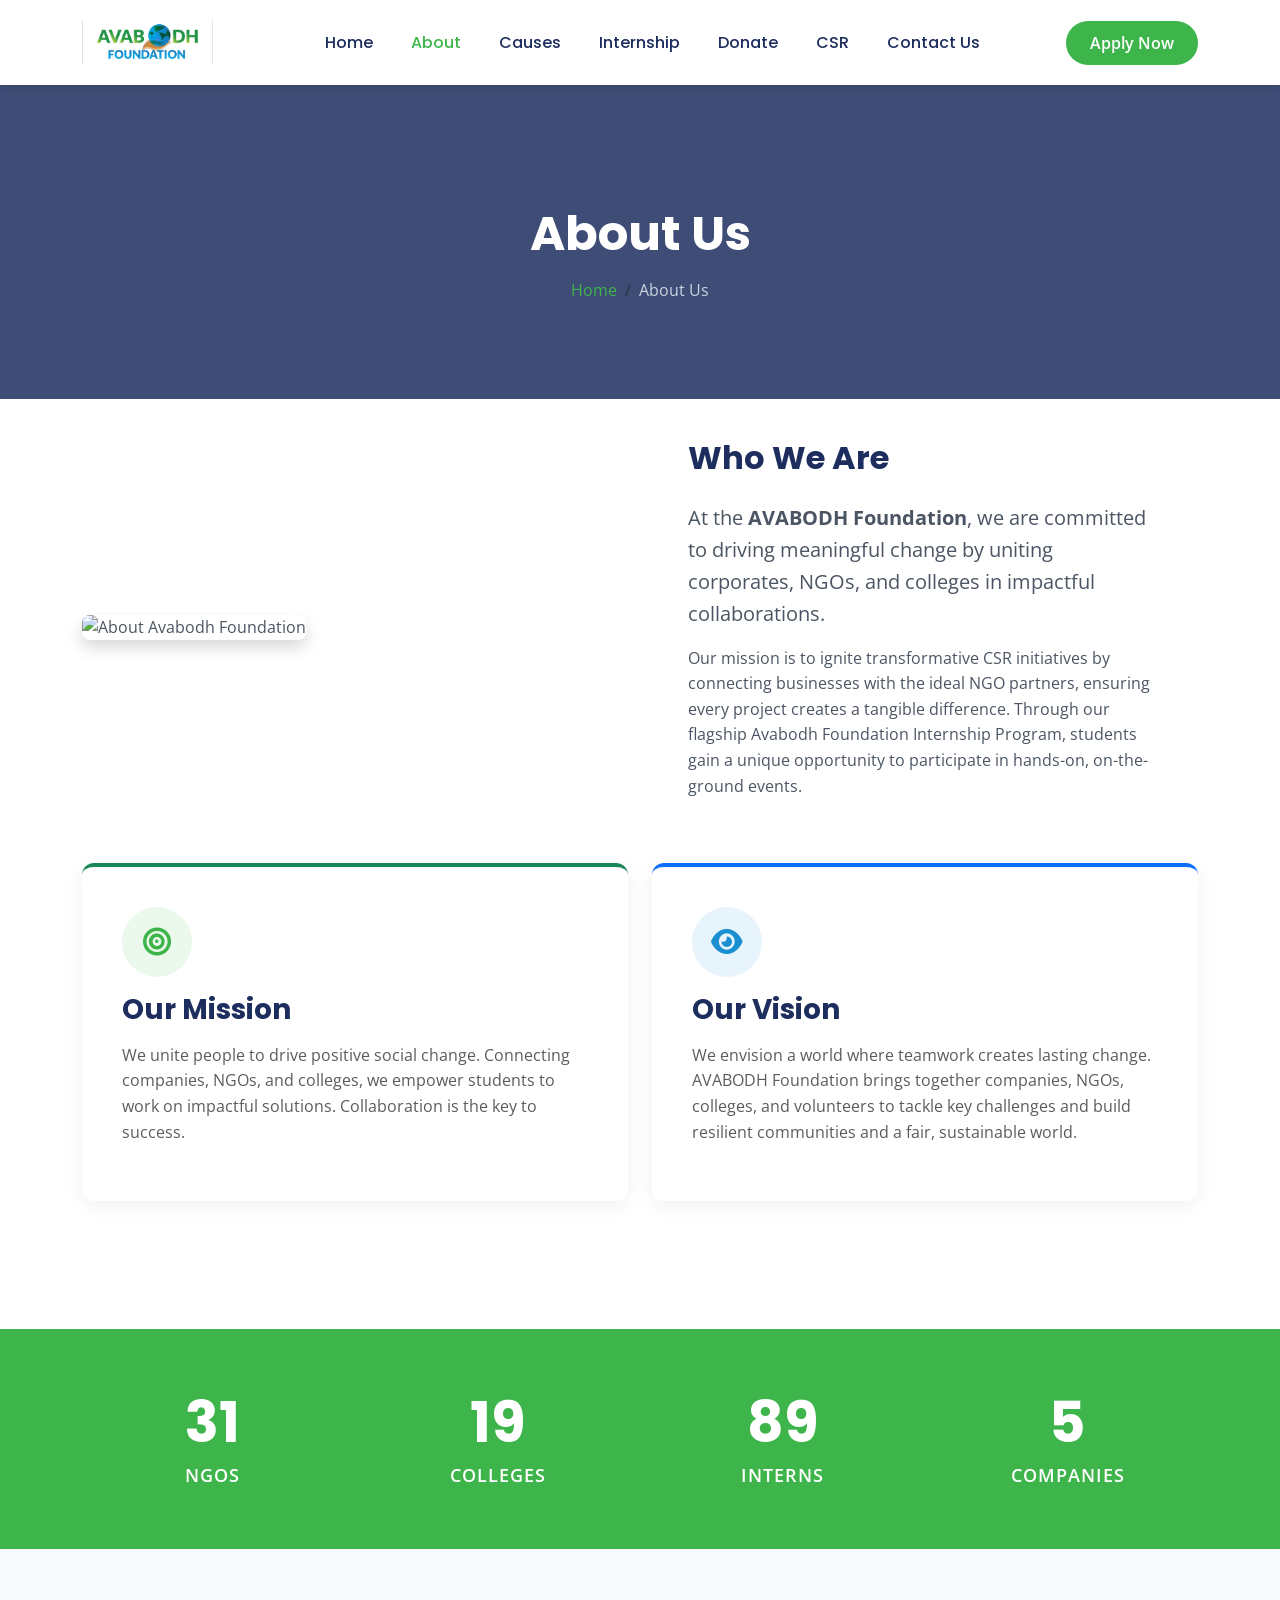
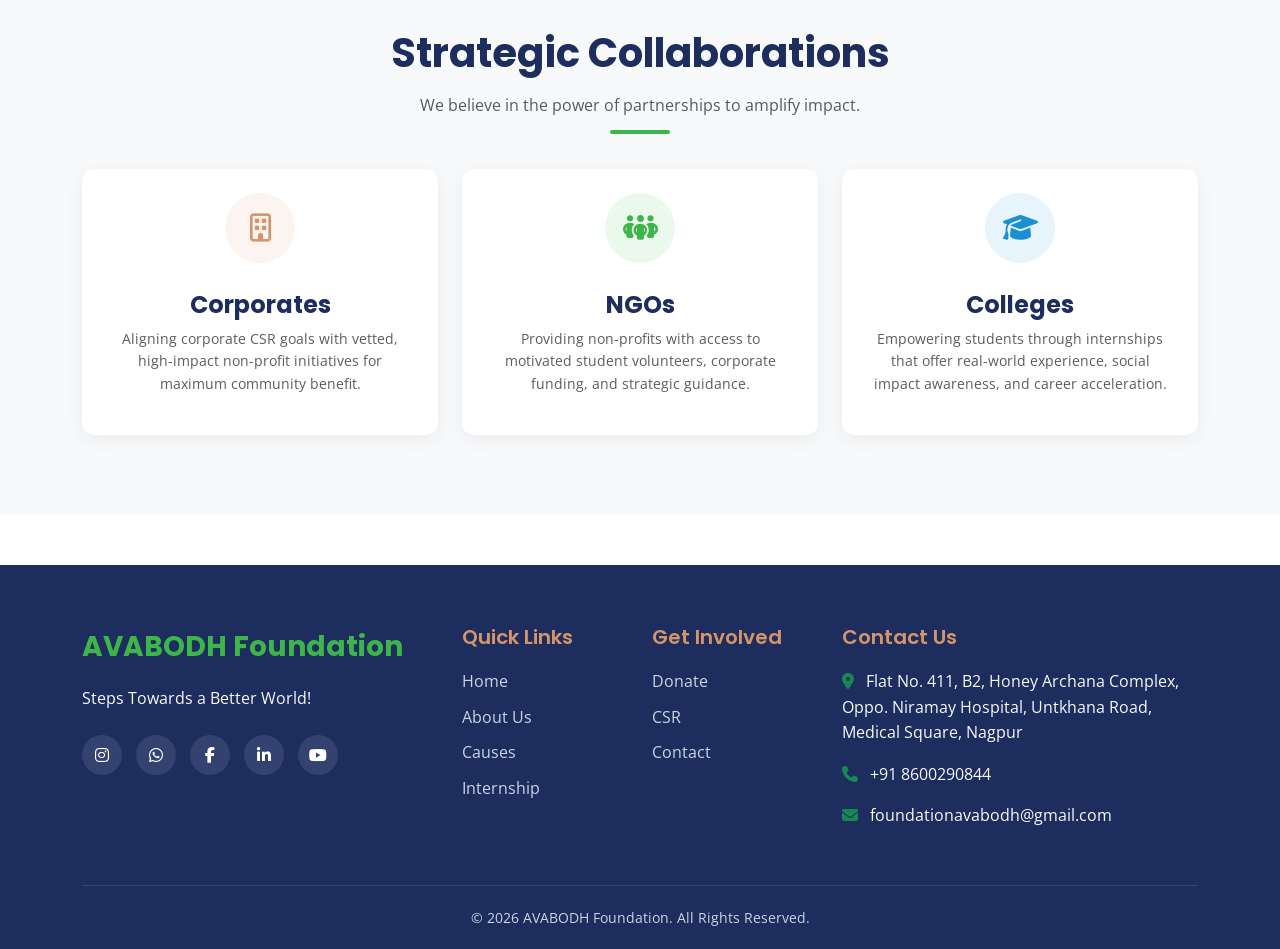
==== about.html @ 136018c9 "Update about.html" ====
<!DOCTYPE html>
<html lang="en">
<head>
    <meta charset="UTF-8">
    <meta name="viewport" content="width=device-width, initial-scale=1.0">
    <title>About Us | AVABODH Foundation</title>
    <!-- Google Fonts -->
    <link href="https://fonts.googleapis.com/css2?family=Poppins:wght@400;500;600;700;800&family=Open+Sans:wght@400;500;600&display=swap" rel="stylesheet">
    <!-- Bootstrap 5 CSS -->
    <link href="https://cdn.jsdelivr.net/npm/bootstrap@5.3.0/dist/css/bootstrap.min.css" rel="stylesheet">
    <!-- Font Awesome 6 -->
    <link rel="stylesheet" href="https://cdnjs.cloudflare.com/ajax/libs/font-awesome/6.4.0/css/all.min.css">
    <!-- Custom CSS -->
    <link rel="stylesheet" href="css/style.css">
</head>
<body>

    <!-- Navbar -->
    <nav class="navbar navbar-expand-lg sticky-top">
        <div class="container">
            <a class="navbar-brand d-flex align-items-center" href="index.html">
    <img src="images/logo.jpeg" alt="AVABODH Logo" class="logo-img">
</a>
            <button class="navbar-toggler" type="button" data-bs-toggle="collapse" data-bs-target="#mainNav" aria-controls="mainNav" aria-expanded="false" aria-label="Toggle navigation">
                <span class="navbar-toggler-icon"></span>
            </button>
            <div class="collapse navbar-collapse" id="mainNav">
                <ul class="navbar-nav mx-auto mb-2 mb-lg-0">
                    <li class="nav-item"><a class="nav-link" href="index.html">Home</a></li>
                    <li class="nav-item"><a class="nav-link active" href="about.html">About</a></li>
                    <li class="nav-item"><a class="nav-link" href="causes.html">Causes</a></li>
                    <li class="nav-item"><a class="nav-link" href="internship.html">Internship</a></li>
                    <li class="nav-item"><a class="nav-link" href="donate.html">Donate</a></li>
                    <li class="nav-item"><a class="nav-link" href="csr.html">CSR</a></li>
                    <li class="nav-item"><a class="nav-link" href="contact.html">Contact Us</a></li>
                </ul>
                <a href="internship.html" class="btn btn-primary-custom">Apply Now</a>
            </div>
        </div>
    </nav>

    <!-- Page Header -->
    <div class="page-header">
        <div class="container">
            <h1>About Us</h1>
            <nav aria-label="breadcrumb">
                <ol class="breadcrumb">
                    <li class="breadcrumb-item"><a href="index.html">Home</a></li>
                    <li class="breadcrumb-item active" aria-current="page">About Us</li>
                </ol>
            </nav>
        </div>
    </div>

    <!-- About Section -->
    <section class="section-padding pt-0">
        <div class="container">
            <div class="row align-items-center mb-5">
                <div class="col-lg-6 mb-4 mb-lg-0">
                    <img src="images/IMG-20260125-WA0002.jpg" alt="About Avabodh Foundation" class="img-fluid rounded-3 shadow">
                </div>
                <div class="col-lg-6 px-lg-5">
                    <h2 class="fw-bold mb-4" style="color: var(--dark-navy);">Who We Are</h2>
                    <p class="fs-5">At the <strong>AVABODH Foundation</strong>, we are committed to driving meaningful change by uniting corporates, NGOs, and colleges in impactful collaborations.</p>
                    <p>Our mission is to ignite transformative CSR initiatives by connecting businesses with the ideal NGO partners, ensuring every project creates a tangible difference. Through our flagship Avabodh Foundation Internship Program, students gain a unique opportunity to participate in hands-on, on-the-ground events.</p>
                </div>
            </div>

            <!-- Mission & Vision -->
            <div class="row g-4 mb-5">
                <div class="col-md-6">
                    <div class="card custom-card p-4 h-100 border-top border-4 border-success">
                        <div class="card-body">
                            <div class="icon-box mb-3"><i class="fa-solid fa-bullseye"></i></div>
                            <h3 class="fw-bold mb-3">Our Mission</h3>
                            <p class="text-muted">We unite people to drive positive social change. Connecting companies, NGOs, and colleges, we empower students to work on impactful solutions. Collaboration is the key to success.</p>
                        </div>
                    </div>
                </div>
                <div class="col-md-6">
                    <div class="card custom-card p-4 h-100 border-top border-4 border-primary">
                        <div class="card-body">
                            <div class="icon-box blue mb-3"><i class="fa-solid fa-eye"></i></div>
                            <h3 class="fw-bold mb-3">Our Vision</h3>
                            <p class="text-muted">We envision a world where teamwork creates lasting change. AVABODH Foundation brings together companies, NGOs, colleges, and volunteers to tackle key challenges and build resilient communities and a fair, sustainable world.</p>
                        </div>
                    </div>
                </div>
            </div>
        </div>
    </section>

   <!-- Stats Section -->
<section class="stats-section my-0 rounded-0 shadow-none">
    <div class="container">
        <div class="row text-center g-4">

            <!-- NGOs -->
            <div class="col-md-3 col-6">
                <div class="stat-item">
                    <h2 class="stat-counter" data-target="130">0</h2>
                    <p>NGOs</p>
                </div>
            </div>

            <!-- Colleges -->
            <div class="col-md-3 col-6">
                <div class="stat-item">
                    <h2 class="stat-counter" data-target="80">0</h2>
                    <p>Colleges</p>
                </div>
            </div>

            <!-- Interns -->
            <div class="col-md-3 col-6">
                <div class="stat-item">
                    <h2 class="stat-counter" data-target="380">0</h2>
                    <p>Interns</p>
                </div>
            </div>

            <!-- Companies -->
            <div class="col-md-3 col-6">
                <div class="stat-item">
                    <h2 class="stat-counter" data-target="20">0</h2>
                    <p>Companies</p>
                </div>
            </div>

        </div>
    </div>
</section>
    
    <!-- Strategic Collaborations -->
    <section class="section-padding bg-light">
        <div class="container">
            <div class="section-title">
                <h2>Strategic Collaborations</h2>
                <p class="text-muted mt-3">We believe in the power of partnerships to amplify impact.</p>
            </div>
            <div class="row g-4 text-center">
                <div class="col-lg-4">
                    <div class="card custom-card p-4 border-0">
                        <div class="icon-box mx-auto tan"><i class="fa-regular fa-building"></i></div>
                        <h4 class="fw-bold mt-2">Corporates</h4>
                        <p class="text-muted small">Aligning corporate CSR goals with vetted, high-impact non-profit initiatives for maximum community benefit.</p>
                    </div>
                </div>
                <div class="col-lg-4">
                    <div class="card custom-card p-4 border-0">
                        <div class="icon-box mx-auto"><i class="fa-solid fa-people-group"></i></div>
                        <h4 class="fw-bold mt-2">NGOs</h4>
                        <p class="text-muted small">Providing non-profits with access to motivated student volunteers, corporate funding, and strategic guidance.</p>
                    </div>
                </div>
                <div class="col-lg-4">
                    <div class="card custom-card p-4 border-0">
                        <div class="icon-box mx-auto blue"><i class="fa-solid fa-graduation-cap"></i></div>
                        <h4 class="fw-bold mt-2">Colleges</h4>
                        <p class="text-muted small">Empowering students through internships that offer real-world experience, social impact awareness, and career acceleration.</p>
                    </div>
                </div>
            </div>
        </div>
    </section>

    <!-- Footer -->
    <footer>
        <div class="container">
            <div class="row g-4">
                <div class="col-lg-4 col-md-6">
                    <a class="navbar-brand text-white fs-3 fw-bold d-block mb-3" href="index.html" style="font-family: var(--heading-font);">AVABODH <span style="color: var(--primary-green);">Foundation</span></a>
                    <p class="mb-4 text-light">Steps Towards a Better World!</p>
                    <div class="social-icons">
                        <a href="https://www.instagram.com/reel/C9L1jUaPxgK/" target="_blank"><i class="fa-brands fa-instagram"></i></a>
                        <a href="https://chat.whatsapp.com/GaS6UkNaG8NHEqU58YS4Jh" target="_blank"><i class="fa-brands fa-whatsapp"></i></a>
                        <a href="https://www.facebook.com/reel/1158831598672202" target="_blank"><i class="fa-brands fa-facebook-f"></i></a>
                        <a href="https://www.linkedin.com/posts/avabodh-foundationn_avabodh-socialservicecommunityimpact-activity-7216248771544854529-NcuN" target="_blank"><i class="fa-brands fa-linkedin-in"></i></a>
                        <a href="https://youtube.com/shorts/wvzw0YIG0To" target="_blank"><i class="fa-brands fa-youtube"></i></a>
                    </div>
                </div>
                <div class="col-lg-2 col-md-6">
                    <h5>Quick Links</h5>
                    <ul>
                        <li><a href="index.html">Home</a></li>
                        <li><a href="about.html">About Us</a></li>
                        <li><a href="causes.html">Causes</a></li>
                        <li><a href="internship.html">Internship</a></li>
                    </ul>
                </div>
                <div class="col-lg-2 col-md-6">
                    <h5>Get Involved</h5>
                    <ul>
                        <li><a href="donate.html">Donate</a></li>
                        <li><a href="csr.html">CSR</a></li>
                        <li><a href="contact.html">Contact</a></li>
                    </ul>
                </div>
                <div class="col-lg-4 col-md-6">
                    <h5>Contact Us</h5>
                    <ul class="text-light list-unstyled">
                        <li class="mb-3"><i class="fa-solid fa-location-dot me-2 text-success"></i> Flat No. 411, B2, Honey Archana Complex, Oppo. Niramay Hospital, Untkhana Road, Medical Square, Nagpur</li>
                        <li class="mb-3"><i class="fa-solid fa-phone me-2 text-success"></i> +91 8600290844</li>
                        <li class="mb-3"><i class="fa-solid fa-envelope me-2 text-success"></i> foundationavabodh@gmail.com</li>
                    </ul>
                </div>
            </div>
            <div class="footer-bottom">
                <p class="mb-0">&copy; <span id="year"></span> AVABODH Foundation. All Rights Reserved.</p>
            </div>
        </div>
    </footer>

    <!-- Bootstrap & JS -->
    <script src="https://cdn.jsdelivr.net/npm/bootstrap@5.3.0/dist/js/bootstrap.bundle.min.js"></script>
    <script src="js/main.js"></script>
    <script>
        document.getElementById('year').textContent = new Date().getFullYear();
    </script>
</body>
</html>
---- css/style.css ----
:root {
  --primary-green: #3EB54B;
  --secondary-blue: #1A8FD1;
  --dark-navy: #1C2D5E;
  --accent-tan: #D4956A;
  --bg-color: #FFFFFF;
  --heading-font: 'Poppins', sans-serif;
  --body-font: 'Open Sans', sans-serif;
}

html {
  scroll-behavior: smooth;
}

body {
  font-family: var(--body-font);
  background-color: var(--bg-color);
  color: #4b5563;
  line-height: 1.6;
}

h1, h2, h3, h4, h5, h6 {
  font-family: var(--heading-font);
  font-weight: 700;
  color: var(--dark-navy);
}

/* Custom Buttons */
.btn-primary-custom {
  background-color: var(--primary-green);
  color: #fff;
  border: none;
  font-weight: 600;
  padding: 10px 24px;
  border-radius: 30px;
  transition: all 0.3s ease;
}
.btn-primary-custom:hover {
  background-color: #32963d;
  color: #fff;
  transform: translateY(-2px);
  box-shadow: 0 4px 10px rgba(62, 181, 75, 0.4);
}

.btn-secondary-custom {
  background-color: var(--secondary-blue);
  color: #fff;
  border: none;
  font-weight: 600;
  padding: 10px 24px;
  border-radius: 30px;
  transition: all 0.3s ease;
}
.btn-secondary-custom:hover {
  background-color: #1574a8;
  color: #fff;
  transform: translateY(-2px);
  box-shadow: 0 4px 10px rgba(26, 143, 209, 0.4);
}

/* Navbar */
.navbar {
  box-shadow: 0 2px 10px rgba(0,0,0,0.1);
  background-color: #fff;
  padding: 15px 0;

  align-items: center;
}
.navbar-brand {
  font-family: var(--heading-font);
  font-weight: 800;
  color: var(--primary-green) !important;
  font-size: 1.7rem;

  border: none !important; 
  box-shadow: none !important;

}
.navbar-brand span {
  color: var(--dark-navy);
}

.logo-img {
  height: 45px;
  width: auto;
  margin-right: 10px;
}

.nav-link {
  font-family: var(--heading-font);
  font-weight: 500;
  color: var(--dark-navy) !important;
  margin: 0 6px;
  transition: color 0.3s;
  white-space: nowrap;
}

.navbar-nav {
  flex-wrap: nowrap;
  gap: 10px;
}
.nav-link:hover, .nav-link.active {
  color: var(--primary-green) !important;
}

/* Footer */
footer {
  background-color: var(--dark-navy);
  color: #e2e8f0;
  padding: 60px 0 20px;
  margin-top: 50px;
}
footer h5 {
  color: var(--accent-tan);
  margin-bottom: 20px;
  font-weight: 600;
  font-size: 1.25rem;
}
footer p {
  color: #cbd5e1;
}
footer ul {
  padding-left: 0;
  list-style: none;
}
footer ul li {
  margin-bottom: 10px;
}
footer a {
  color: #cbd5e1;
  text-decoration: none;
  transition: color 0.3s;
}
footer a:hover {
  color: var(--primary-green);
}
.social-icons a {
  display: inline-flex;
  align-items: center;
  justify-content: center;
  width: 40px;
  height: 40px;
  border-radius: 50%;
  background: rgba(255,255,255,0.1);
  color: #fff;
  margin-right: 10px;
  transition: all 0.3s;
}
.social-icons a:hover {
  background: var(--primary-green);
  transform: translateY(-3px);
}
.footer-bottom {
  border-top: 1px solid rgba(255,255,255,0.1);
  padding-top: 20px;
  margin-top: 40px;
  text-align: center;
  font-size: 0.9rem;
}

/* Shared Section Styles */
.section-padding {
  padding: 80px 0;
}
.section-title {
  position: relative;
  margin-bottom: 50px;
  text-align: center;
}
.section-title h2 {
  font-size: 2.5rem;
}
.section-title::after {
  content: '';
  width: 60px;
  height: 4px;
  background-color: var(--primary-green);
  position: absolute;
  bottom: -15px;
  left: 50%;
  transform: translateX(-50%);
  border-radius: 2px;
}

/* Cards */
.custom-card {
  border: none;
  border-radius: 12px;
  box-shadow: 0 5px 20px rgba(0,0,0,0.06);
  transition: transform 0.3s, box-shadow 0.3s;
  height: 100%;
  overflow: hidden;
  background: #fff;
}
.custom-card:hover {
  transform: translateY(-8px);
  box-shadow: 0 15px 30px rgba(0,0,0,0.12);
}
.card-img-container {
  height: 200px;
  overflow: hidden;
}
.card-img-container img {
  width: 100%;
  height: 100%;
  object-fit: cover;
  transition: transform 0.5s;
}
.custom-card:hover .card-img-container img {
  transform: scale(1.05);
}
.icon-box {
  width: 70px;
  height: 70px;
  display: flex;
  align-items: center;
  justify-content: center;
  border-radius: 50%;
  background: rgba(62, 181, 75, 0.1);
  color: var(--primary-green);
  font-size: 28px;
  margin-bottom: 20px;
}
.icon-box.blue {
    background: rgba(26, 143, 209, 0.1);
    color: var(--secondary-blue);
}
.icon-box.tan {
    background: rgba(212, 149, 106, 0.1);
    color: var(--accent-tan);
}

/* Hero Section */
.hero-section {
  background: linear-gradient(rgba(28, 45, 94, 0.8), rgba(28, 45, 94, 0.8)), url('https://picsum.photos/1920/1080?random=1') no-repeat center center/cover;
  padding: 160px 0 120px;
  color: #fff;
  text-align: center;
}
.hero-section h1 {
  color: #fff;
  font-size: 3.5rem;
  margin-bottom: 25px;
  line-height: 1.2;
}
.hero-section p {
  font-size: 1.25rem;
  margin-bottom: 40px;
  color: #e2e8f0;
  max-width: 800px;
  margin-left: auto;
  margin-right: auto;
}

/* Stats Section */
.stats-section {
  background-color: var(--primary-green);
  color: #fff;
  padding: 60px 0;
  margin-top: -30px;
  position: relative;
  z-index: 10;
  border-radius: 12px;
  box-shadow: 0 10px 30px rgba(0,0,0,0.1);
}
.stat-item h2 {
  color: #fff;
  font-size: 3.5rem;
  margin-bottom: 5px;
}
.stat-item p {
  font-size: 1.1rem;
  font-weight: 600;
  margin: 0;
  text-transform: uppercase;
  letter-spacing: 1px;
}

/* Page Headers */
.page-header {
  background: linear-gradient(rgba(28, 45, 94, 0.85), rgba(28, 45, 94, 0.85)), url('https://picsum.photos/1920/600?random=2') no-repeat center center/cover;
  padding: 120px 0 80px;
  text-align: center;
  color: #fff;
  margin-bottom: 40px;
}
.page-header h1 {
  color: #fff;
  font-size: 3rem;
  margin-bottom: 15px;
}
.page-header .breadcrumb {
  justify-content: center;
  background: transparent;
  padding: 0;
}
.page-header .breadcrumb-item a {
  color: var(--primary-green);
  text-decoration: none;
}
.page-header .breadcrumb-item.active {
  color: #cbd5e1;
}

/* General Forms */
.form-control, .form-select {
  padding: 12px 15px;
  border-radius: 8px;
  border: 1px solid #ced4da;
}
.form-control:focus, .form-select:focus {
  border-color: var(--primary-green);
  box-shadow: 0 0 0 0.25rem rgba(62, 181, 75, 0.25);
}

/* SDGs Causes specific */
.sdg-card {
  text-align: center;
  padding: 30px 20px;
}
.sdg-number {
  font-size: 3rem;
  font-weight: 800;
  color: var(--primary-green);
  opacity: 0.3;
  margin-bottom: -20px;
}

/* Call to action banners */
.cta-banner {
    background-color: var(--secondary-blue);
    color: white;
    padding: 60px 0;
    text-align: center;
}
.cta-banner h2 {
    color: white;
}
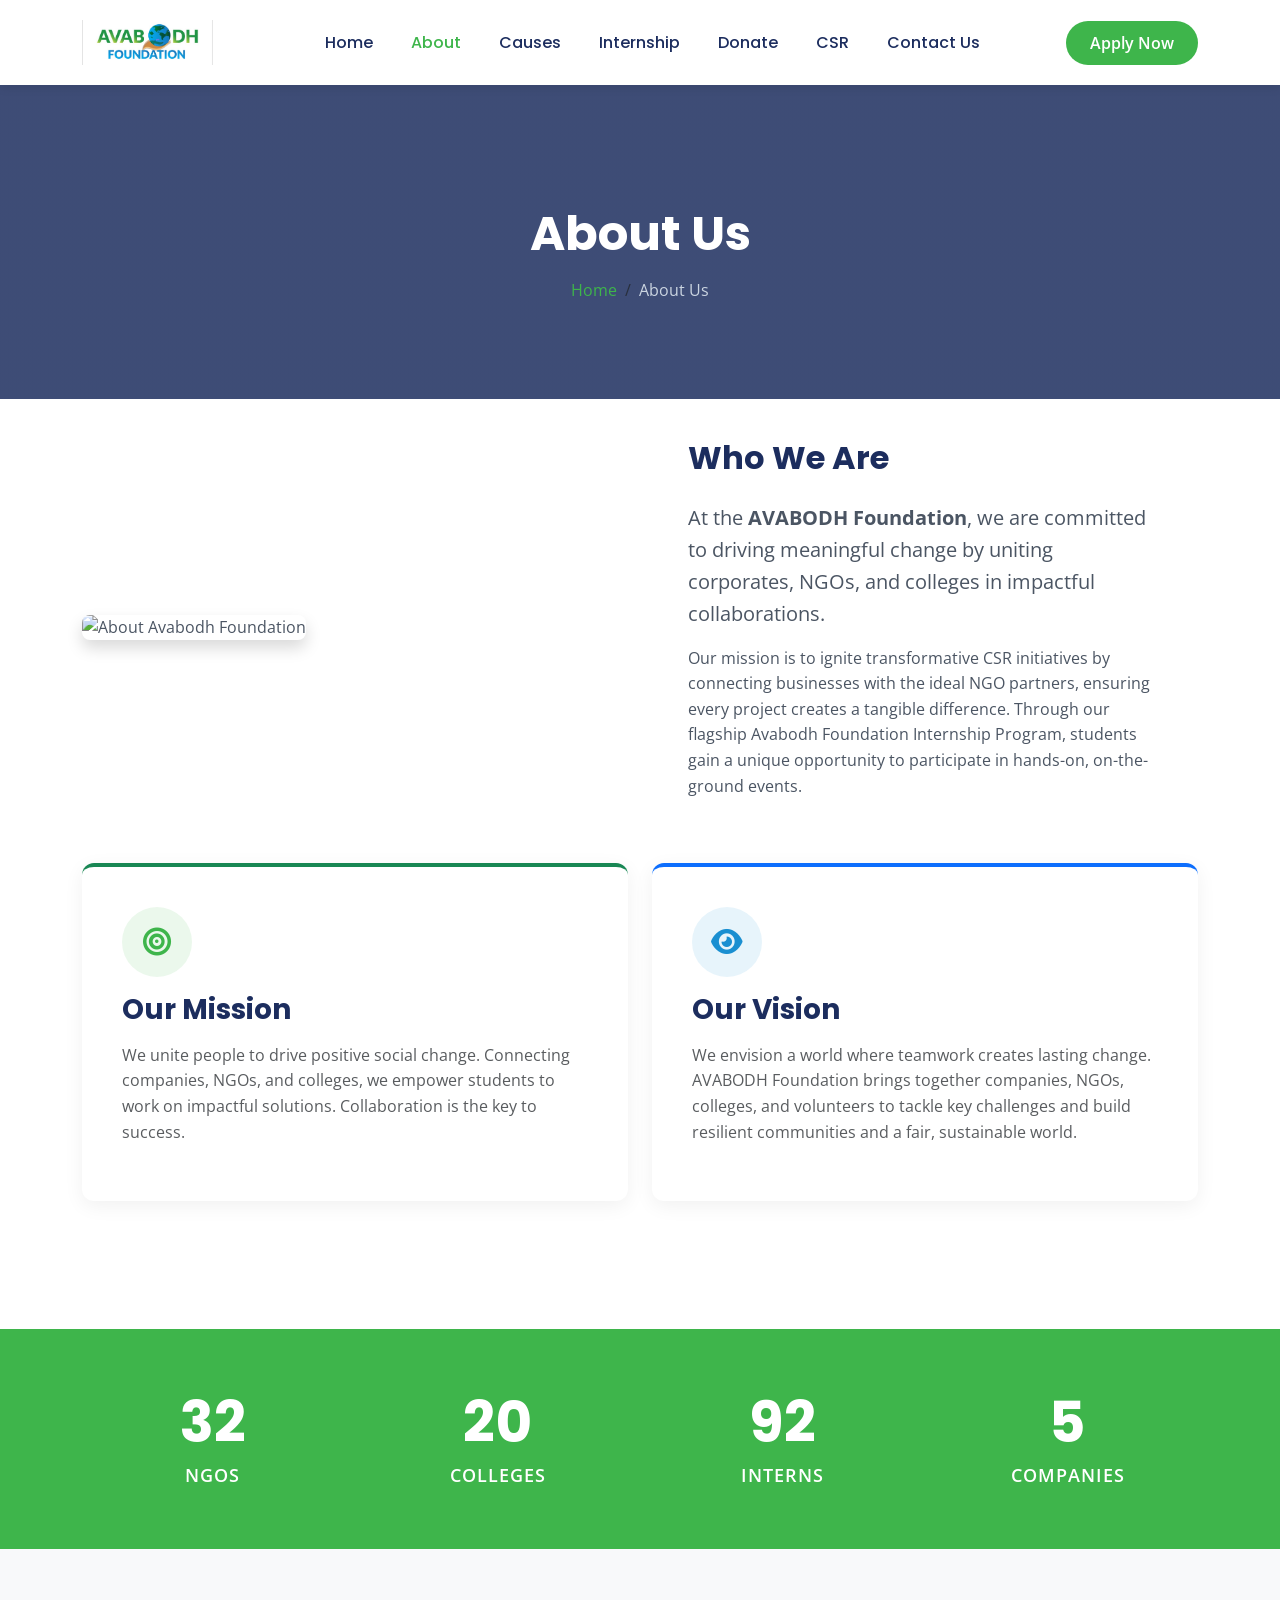
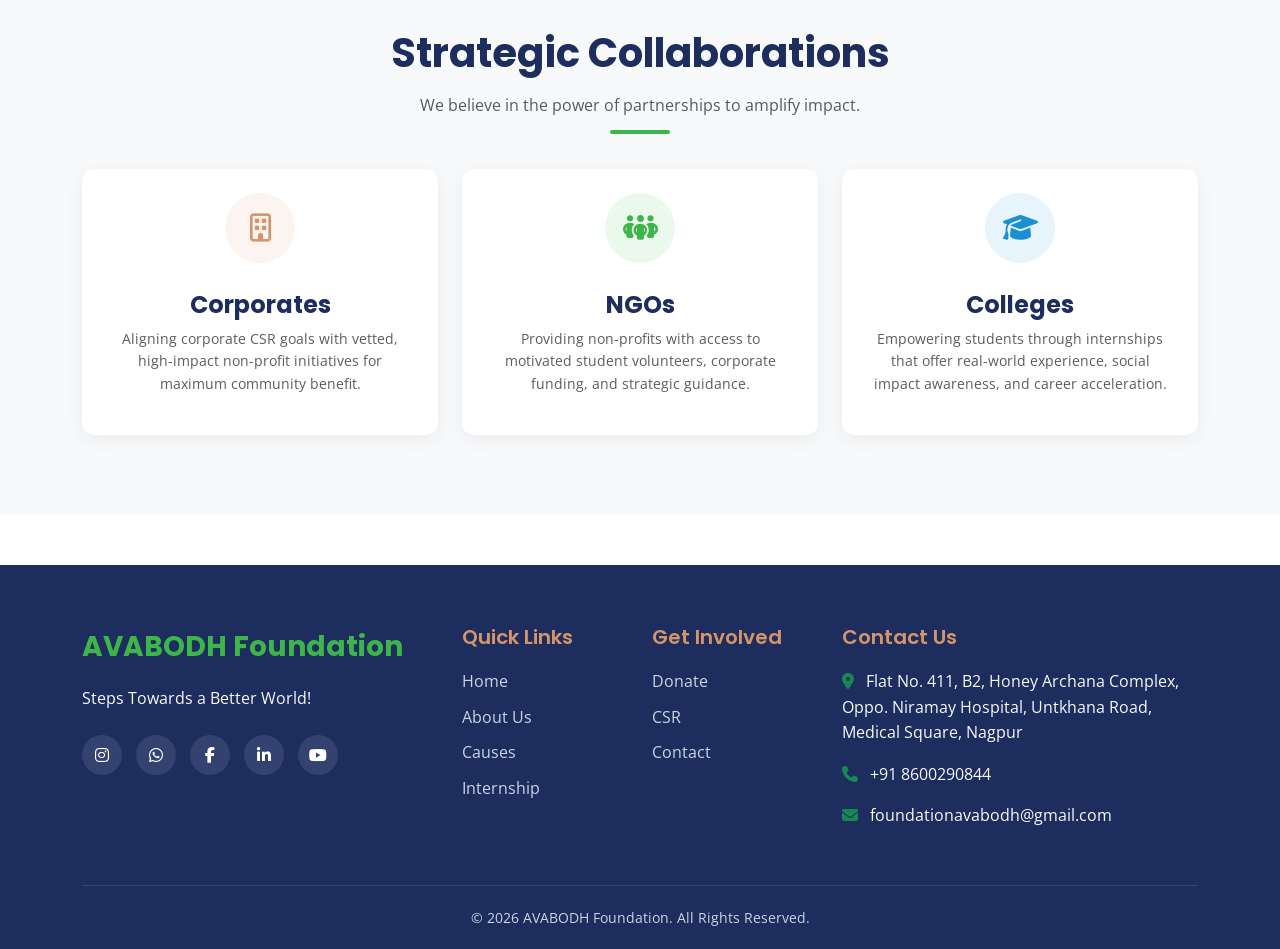
==== commit a2c08551: "Update about.html" ====
--- a/about.html
+++ b/about.html
@@ -57,7 +57,7 @@
         <div class="container">
             <div class="row align-items-center mb-5">
                 <div class="col-lg-6 mb-4 mb-lg-0">
-                    <img src="images/IMG-20260125-WA0002.jpg" alt="About Avabodh Foundation" class="img-fluid rounded-3 shadow">
+                    <img src="./images/IMG-20260125-WA0002.jpg" alt="About Avabodh Foundation" class="img-fluid rounded-3 shadow">
                 </div>
                 <div class="col-lg-6 px-lg-5">
                     <h2 class="fw-bold mb-4" style="color: var(--dark-navy);">Who We Are</h2>
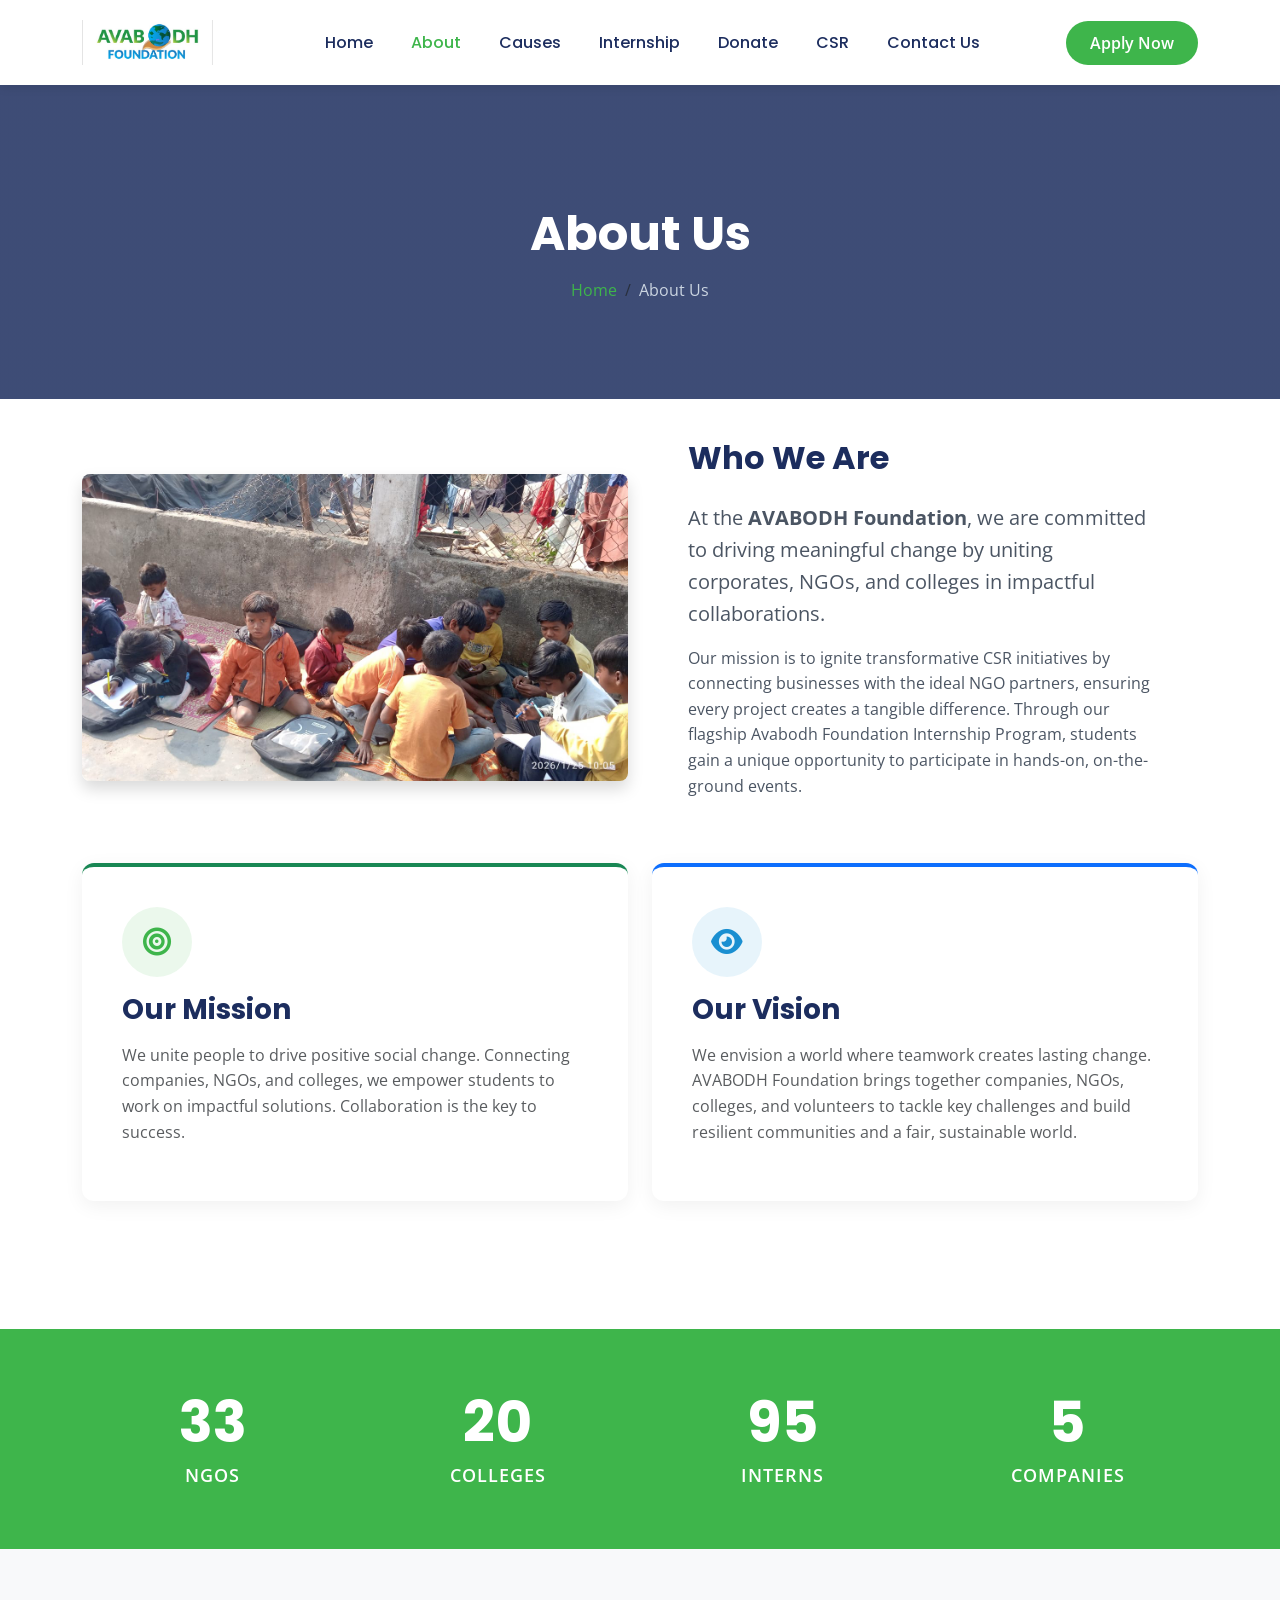
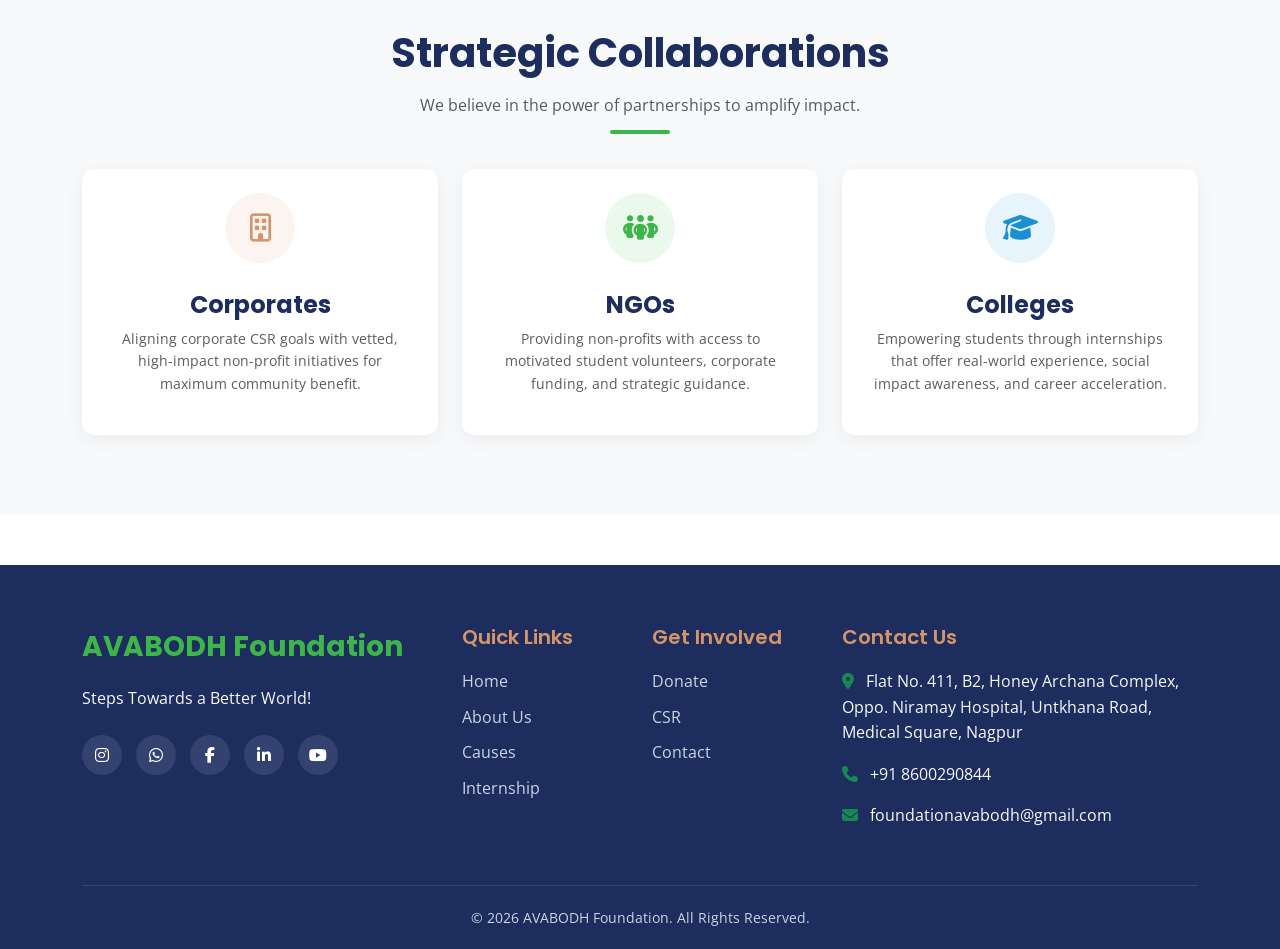
==== commit 8e2c95d1: "Update about.html" ====
--- a/about.html
+++ b/about.html
@@ -57,7 +57,7 @@
         <div class="container">
             <div class="row align-items-center mb-5">
                 <div class="col-lg-6 mb-4 mb-lg-0">
-                    <img src="./images/IMG-20260125-WA0002.jpg" alt="About Avabodh Foundation" class="img-fluid rounded-3 shadow">
+                    <img src="IMG-20260125-WA0002.jpg" alt="About Avabodh Foundation" class="img-fluid rounded-3 shadow">
                 </div>
                 <div class="col-lg-6 px-lg-5">
                     <h2 class="fw-bold mb-4" style="color: var(--dark-navy);">Who We Are</h2>
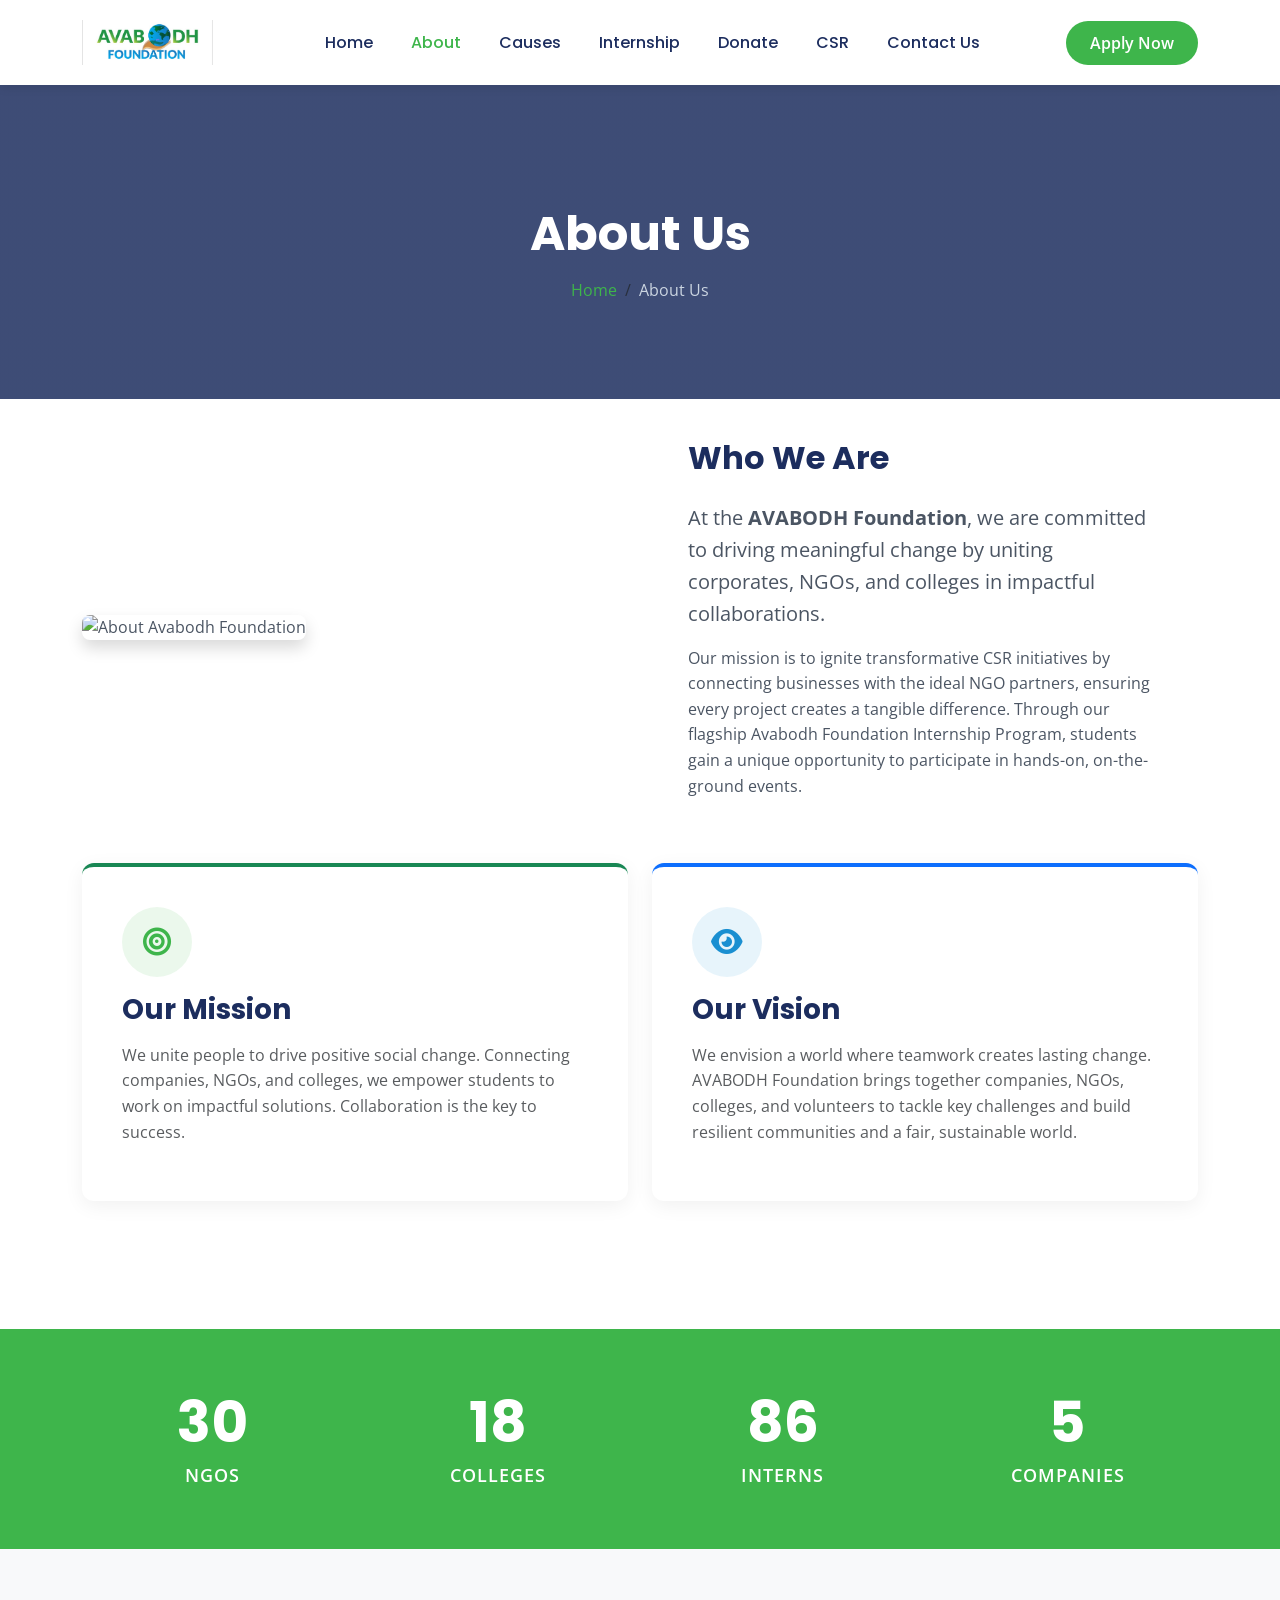
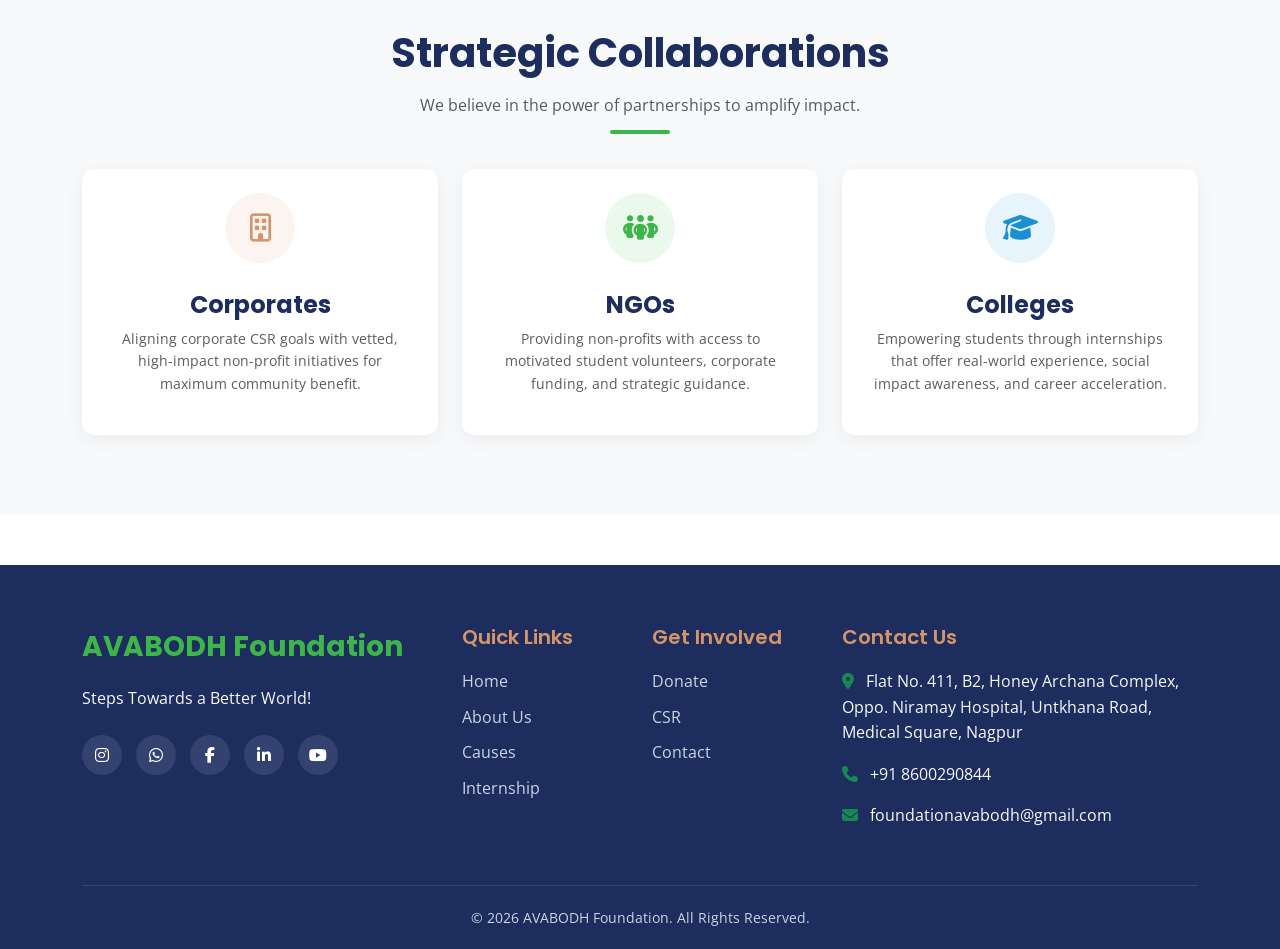
==== commit 965d2674: "Update about.html" ====
--- a/about.html
+++ b/about.html
@@ -57,7 +57,7 @@
         <div class="container">
             <div class="row align-items-center mb-5">
                 <div class="col-lg-6 mb-4 mb-lg-0">
-                    <img src="IMG-20260125-WA0002.jpg" alt="About Avabodh Foundation" class="img-fluid rounded-3 shadow">
+                    <img src="./images/IMG-20260125-WA0002.jpg" alt="About Avabodh Foundation" class="img-fluid rounded-3 shadow">
                 </div>
                 <div class="col-lg-6 px-lg-5">
                     <h2 class="fw-bold mb-4" style="color: var(--dark-navy);">Who We Are</h2>
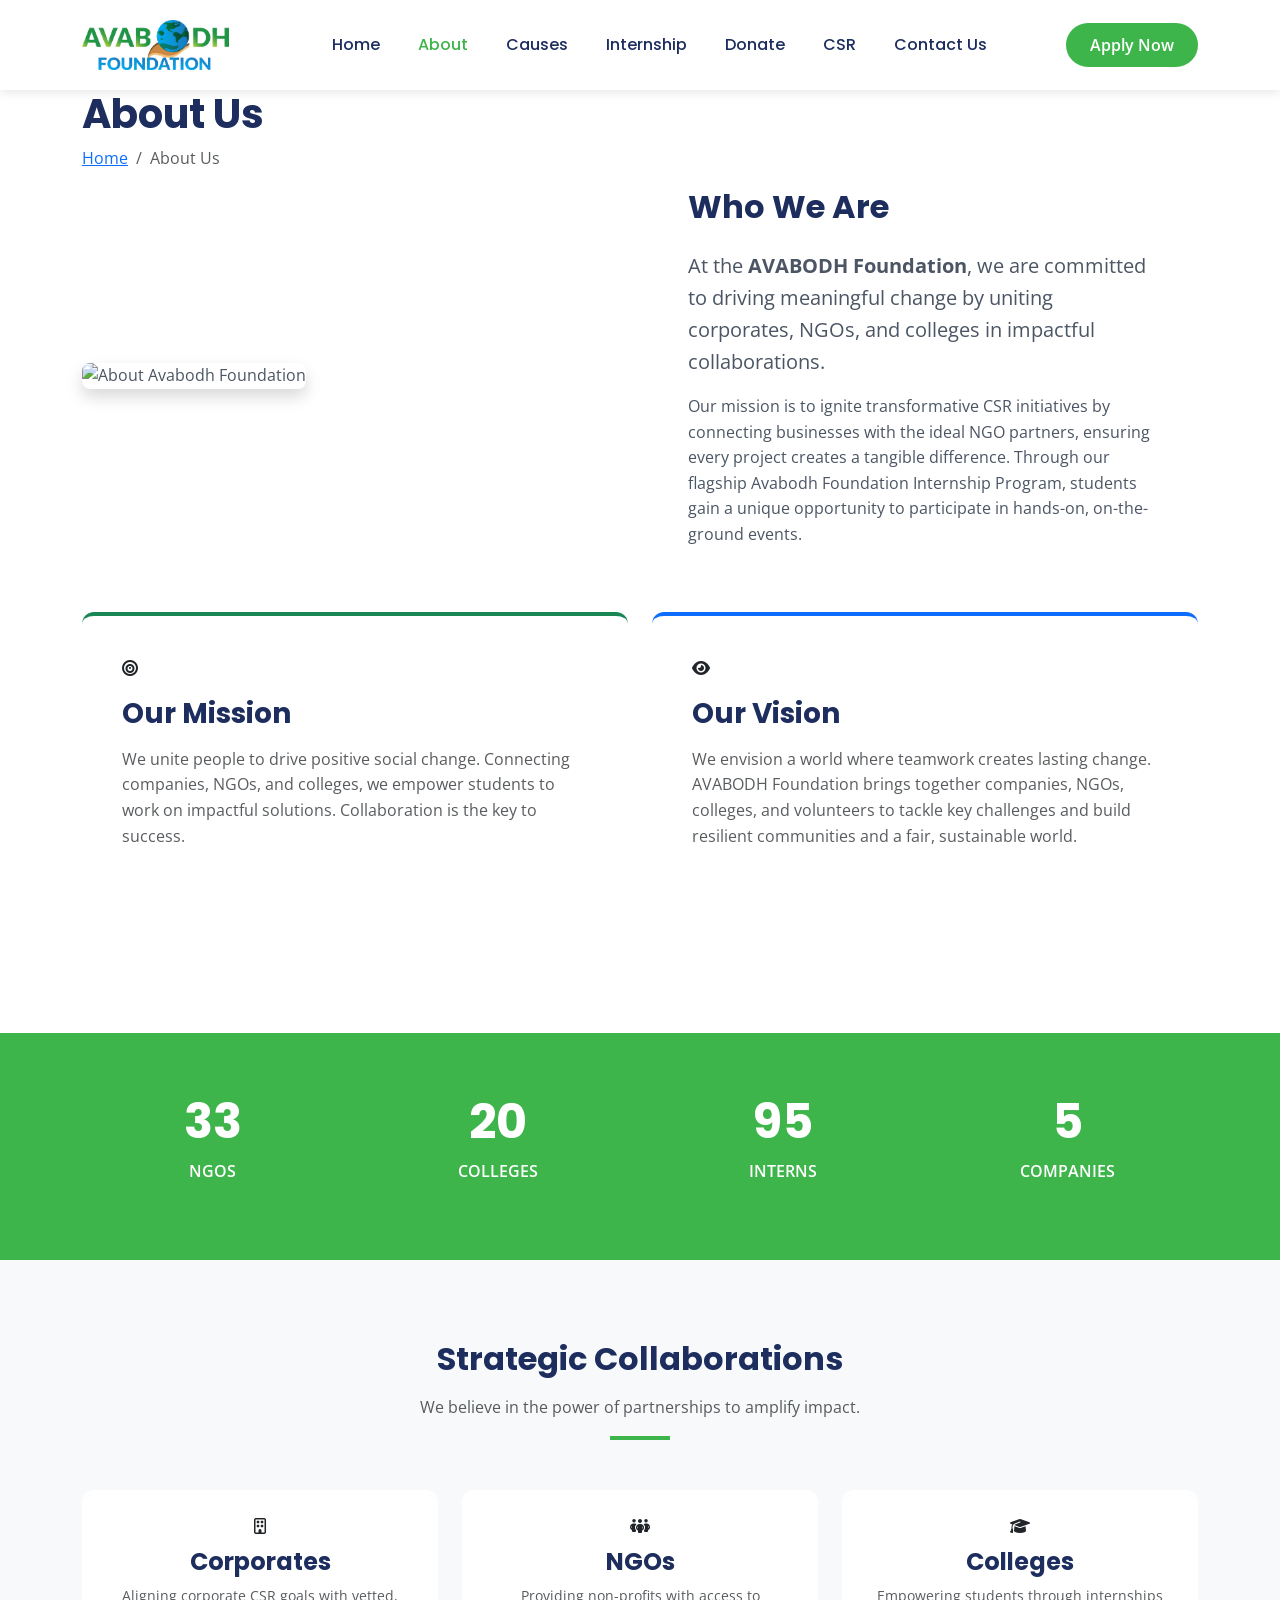
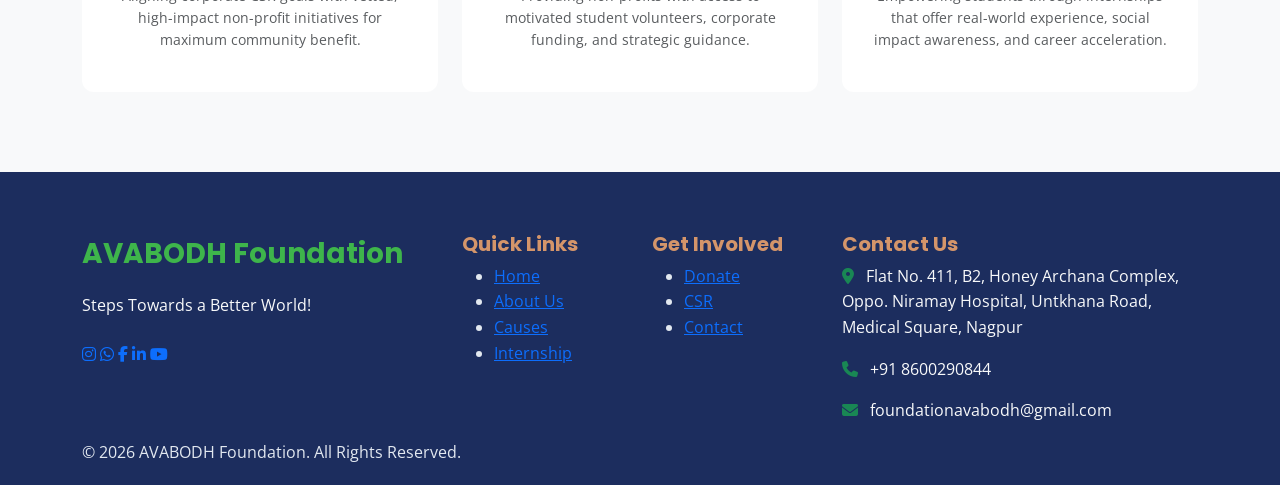
==== commit 29435244: "Update about.html" ====
--- a/about.html
+++ b/about.html
@@ -19,7 +19,7 @@
     <nav class="navbar navbar-expand-lg sticky-top">
         <div class="container">
             <a class="navbar-brand d-flex align-items-center" href="index.html">
-    <img src="images/logo.jpeg" alt="AVABODH Logo" class="logo-img">
+    <img src="images/logo2.png" alt="AVABODH Logo" class="logo-img">
 </a>
             <button class="navbar-toggler" type="button" data-bs-toggle="collapse" data-bs-target="#mainNav" aria-controls="mainNav" aria-expanded="false" aria-label="Toggle navigation">
                 <span class="navbar-toggler-icon"></span>
--- a/css/style.css
+++ b/css/style.css
@@ -25,7 +25,7 @@
   color: var(--dark-navy);
 }
 
-/* Custom Buttons */
+/* ================= BUTTONS ================= */
 .btn-primary-custom {
   background-color: var(--primary-green);
   color: #fff;
@@ -37,7 +37,6 @@
 }
 .btn-primary-custom:hover {
   background-color: #32963d;
-  color: #fff;
   transform: translateY(-2px);
   box-shadow: 0 4px 10px rgba(62, 181, 75, 0.4);
 }
@@ -53,37 +52,37 @@
 }
 .btn-secondary-custom:hover {
   background-color: #1574a8;
-  color: #fff;
   transform: translateY(-2px);
   box-shadow: 0 4px 10px rgba(26, 143, 209, 0.4);
 }
 
-/* Navbar */
+/* ================= NAVBAR ================= */
 .navbar {
+  display: flex;
+  align-items: center;
   box-shadow: 0 2px 10px rgba(0,0,0,0.1);
   background-color: #fff;
   padding: 15px 0;
-
+}
+
+.navbar-brand {
+  display: flex;
   align-items: center;
-}
-.navbar-brand {
+  gap: 8px;
+
   font-family: var(--heading-font);
   font-weight: 800;
   color: var(--primary-green) !important;
   font-size: 1.7rem;
 
-  border: none !important; 
+  border: none !important;
   box-shadow: none !important;
-
-}
-.navbar-brand span {
-  color: var(--dark-navy);
 }
 
 .logo-img {
-  height: 45px;
+  height: 50px;
   width: auto;
-  margin-right: 10px;
+  margin-right: 8px;
 }
 
 .nav-link {
@@ -99,240 +98,121 @@
   flex-wrap: nowrap;
   gap: 10px;
 }
-.nav-link:hover, .nav-link.active {
+
+.nav-link:hover, 
+.nav-link.active {
   color: var(--primary-green) !important;
 }
 
-/* Footer */
+/* ================= HERO ================= */
+.hero-section {
+  background: linear-gradient(rgba(28, 45, 94, 0.8), rgba(28, 45, 94, 0.8)), url('../images/Herobg.png') no-repeat center center/cover;
+  padding: 160px 0 120px;
+  color: #fff;
+  text-align: center;
+}
+
+.hero-section h1 {
+  color: #fff;
+  font-size: 3.5rem;
+  margin-bottom: 25px;
+}
+
+.hero-section p {
+  font-size: 1.25rem;
+  margin-bottom: 40px;
+  color: #e2e8f0;
+}
+
+/* ================= STATS ================= */
+.stats-section {
+  background-color: var(--primary-green);
+  color: #fff;
+  padding: 60px 0;
+  margin-top: -30px;
+  border-radius: 12px;
+  box-shadow: 0 10px 30px rgba(0,0,0,0.1);
+}
+
+.stat-item h2 {
+  color: #fff;
+  font-size: 3rem;
+}
+
+.stat-item p {
+  font-weight: 600;
+  text-transform: uppercase;
+}
+
+/* ================= CARDS ================= */
+.custom-card {
+  border: none;
+  border-radius: 12px;
+  overflow: hidden;
+  background: #fff;
+  transition: all 0.3s ease;
+}
+
+.custom-card:hover {
+  transform: translateY(-10px) scale(1.02);
+  box-shadow: 0 20px 40px rgba(0,0,0,0.15);
+}
+
+.card-img-container {
+  height: 200px;
+  overflow: hidden;
+  position: relative;
+}
+
+.card-img-container img {
+  width: 100%;
+  height: 100%;
+  object-fit: cover;
+  transition: transform 0.4s ease;
+}
+
+.custom-card:hover .card-img-container img {
+  transform: scale(1.05);
+}
+
+/* Light overlay */
+.card-img-container::after {
+  content: "";
+  position: absolute;
+  inset: 0;
+  background: rgba(0, 0, 0, 0.03);
+}
+
+/* ================= FOOTER ================= */
 footer {
   background-color: var(--dark-navy);
   color: #e2e8f0;
   padding: 60px 0 20px;
-  margin-top: 50px;
-}
+}
+
 footer h5 {
   color: var(--accent-tan);
-  margin-bottom: 20px;
-  font-weight: 600;
-  font-size: 1.25rem;
-}
-footer p {
-  color: #cbd5e1;
-}
-footer ul {
-  padding-left: 0;
-  list-style: none;
-}
-footer ul li {
-  margin-bottom: 10px;
-}
-footer a {
-  color: #cbd5e1;
-  text-decoration: none;
-  transition: color 0.3s;
-}
+}
+
 footer a:hover {
   color: var(--primary-green);
 }
-.social-icons a {
-  display: inline-flex;
-  align-items: center;
-  justify-content: center;
-  width: 40px;
-  height: 40px;
-  border-radius: 50%;
-  background: rgba(255,255,255,0.1);
-  color: #fff;
-  margin-right: 10px;
-  transition: all 0.3s;
-}
-.social-icons a:hover {
-  background: var(--primary-green);
-  transform: translateY(-3px);
-}
-.footer-bottom {
-  border-top: 1px solid rgba(255,255,255,0.1);
-  padding-top: 20px;
-  margin-top: 40px;
-  text-align: center;
-  font-size: 0.9rem;
-}
-
-/* Shared Section Styles */
+
+/* ================= SECTIONS ================= */
 .section-padding {
   padding: 80px 0;
 }
+
 .section-title {
-  position: relative;
+  text-align: center;
   margin-bottom: 50px;
-  text-align: center;
-}
-.section-title h2 {
-  font-size: 2.5rem;
-}
+}
+
 .section-title::after {
   content: '';
   width: 60px;
   height: 4px;
-  background-color: var(--primary-green);
-  position: absolute;
-  bottom: -15px;
-  left: 50%;
-  transform: translateX(-50%);
-  border-radius: 2px;
-}
-
-/* Cards */
-.custom-card {
-  border: none;
-  border-radius: 12px;
-  box-shadow: 0 5px 20px rgba(0,0,0,0.06);
-  transition: transform 0.3s, box-shadow 0.3s;
-  height: 100%;
-  overflow: hidden;
-  background: #fff;
-}
-.custom-card:hover {
-  transform: translateY(-8px);
-  box-shadow: 0 15px 30px rgba(0,0,0,0.12);
-}
-.card-img-container {
-  height: 200px;
-  overflow: hidden;
-}
-.card-img-container img {
-  width: 100%;
-  height: 100%;
-  object-fit: cover;
-  transition: transform 0.5s;
-}
-.custom-card:hover .card-img-container img {
-  transform: scale(1.05);
-}
-.icon-box {
-  width: 70px;
-  height: 70px;
-  display: flex;
-  align-items: center;
-  justify-content: center;
-  border-radius: 50%;
-  background: rgba(62, 181, 75, 0.1);
-  color: var(--primary-green);
-  font-size: 28px;
-  margin-bottom: 20px;
-}
-.icon-box.blue {
-    background: rgba(26, 143, 209, 0.1);
-    color: var(--secondary-blue);
-}
-.icon-box.tan {
-    background: rgba(212, 149, 106, 0.1);
-    color: var(--accent-tan);
-}
-
-/* Hero Section */
-.hero-section {
-  background: linear-gradient(rgba(28, 45, 94, 0.8), rgba(28, 45, 94, 0.8)), url('https://picsum.photos/1920/1080?random=1') no-repeat center center/cover;
-  padding: 160px 0 120px;
-  color: #fff;
-  text-align: center;
-}
-.hero-section h1 {
-  color: #fff;
-  font-size: 3.5rem;
-  margin-bottom: 25px;
-  line-height: 1.2;
-}
-.hero-section p {
-  font-size: 1.25rem;
-  margin-bottom: 40px;
-  color: #e2e8f0;
-  max-width: 800px;
-  margin-left: auto;
-  margin-right: auto;
-}
-
-/* Stats Section */
-.stats-section {
-  background-color: var(--primary-green);
-  color: #fff;
-  padding: 60px 0;
-  margin-top: -30px;
-  position: relative;
-  z-index: 10;
-  border-radius: 12px;
-  box-shadow: 0 10px 30px rgba(0,0,0,0.1);
-}
-.stat-item h2 {
-  color: #fff;
-  font-size: 3.5rem;
-  margin-bottom: 5px;
-}
-.stat-item p {
-  font-size: 1.1rem;
-  font-weight: 600;
-  margin: 0;
-  text-transform: uppercase;
-  letter-spacing: 1px;
-}
-
-/* Page Headers */
-.page-header {
-  background: linear-gradient(rgba(28, 45, 94, 0.85), rgba(28, 45, 94, 0.85)), url('https://picsum.photos/1920/600?random=2') no-repeat center center/cover;
-  padding: 120px 0 80px;
-  text-align: center;
-  color: #fff;
-  margin-bottom: 40px;
-}
-.page-header h1 {
-  color: #fff;
-  font-size: 3rem;
-  margin-bottom: 15px;
-}
-.page-header .breadcrumb {
-  justify-content: center;
-  background: transparent;
-  padding: 0;
-}
-.page-header .breadcrumb-item a {
-  color: var(--primary-green);
-  text-decoration: none;
-}
-.page-header .breadcrumb-item.active {
-  color: #cbd5e1;
-}
-
-/* General Forms */
-.form-control, .form-select {
-  padding: 12px 15px;
-  border-radius: 8px;
-  border: 1px solid #ced4da;
-}
-.form-control:focus, .form-select:focus {
-  border-color: var(--primary-green);
-  box-shadow: 0 0 0 0.25rem rgba(62, 181, 75, 0.25);
-}
-
-/* SDGs Causes specific */
-.sdg-card {
-  text-align: center;
-  padding: 30px 20px;
-}
-.sdg-number {
-  font-size: 3rem;
-  font-weight: 800;
-  color: var(--primary-green);
-  opacity: 0.3;
-  margin-bottom: -20px;
-}
-
-/* Call to action banners */
-.cta-banner {
-    background-color: var(--secondary-blue);
-    color: white;
-    padding: 60px 0;
-    text-align: center;
-}
-.cta-banner h2 {
-    color: white;
-}
+  background: var(--primary-green);
+  display: block;
+  margin: 10px auto;
+}
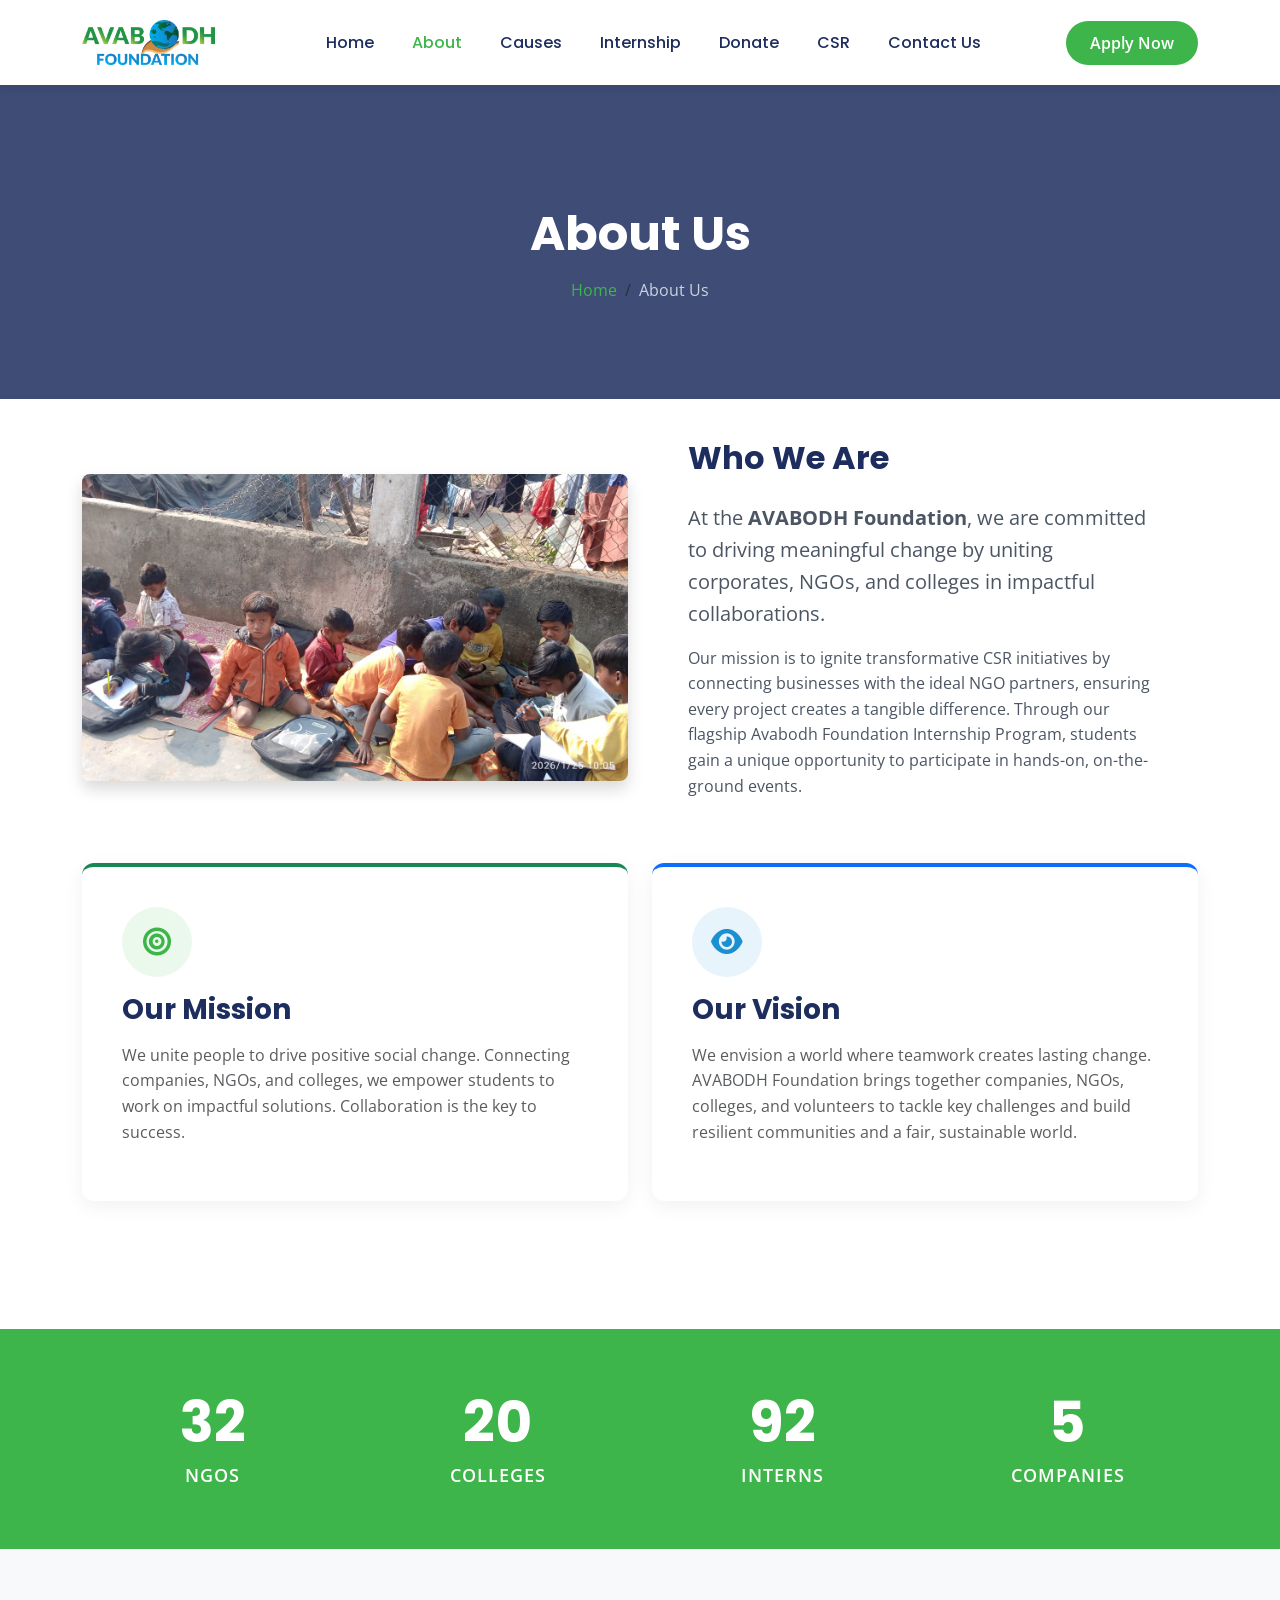
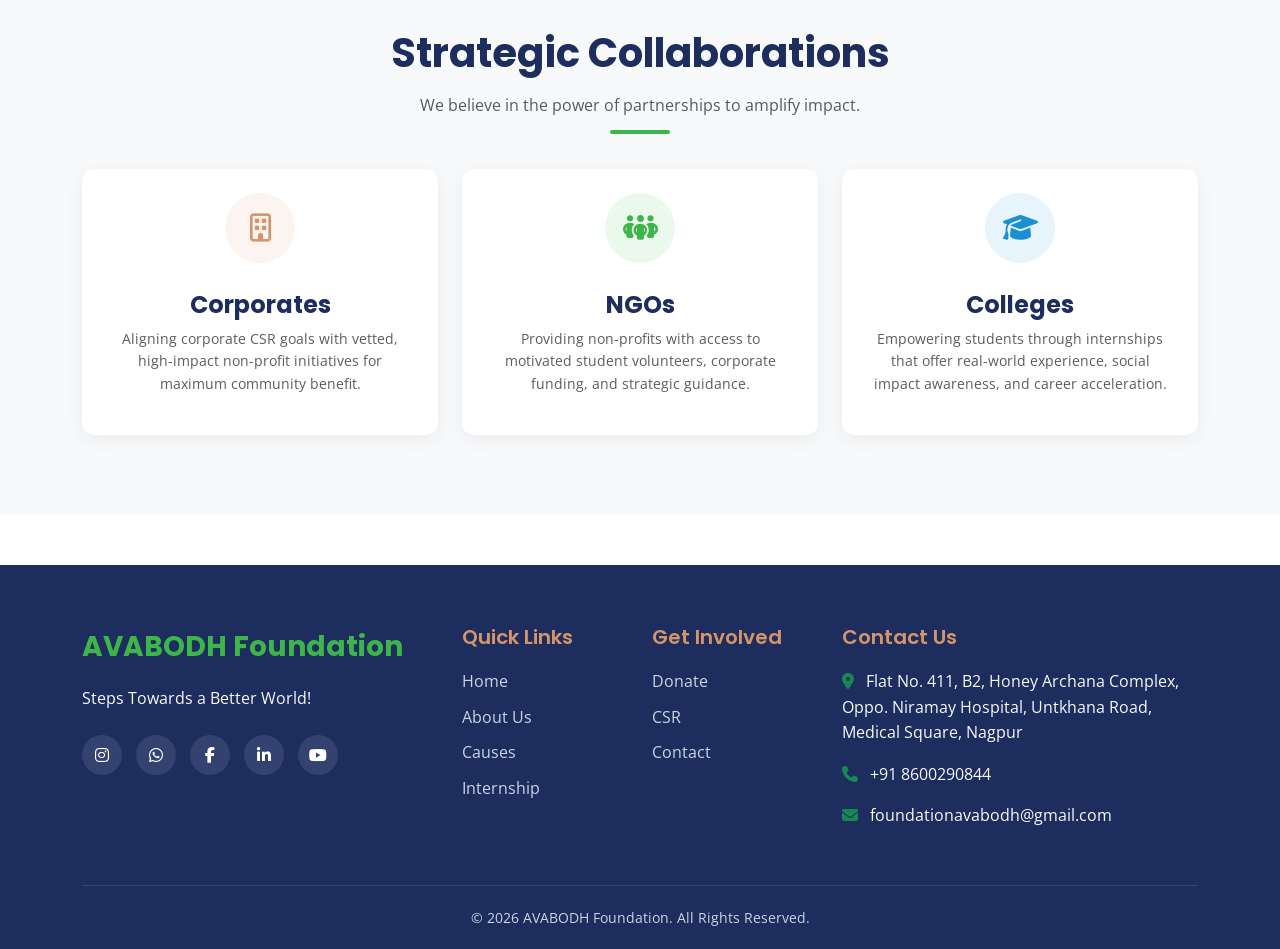
==== commit fbfb4b8c: "Update about.html" ====
--- a/about.html
+++ b/about.html
@@ -57,7 +57,7 @@
         <div class="container">
             <div class="row align-items-center mb-5">
                 <div class="col-lg-6 mb-4 mb-lg-0">
-                    <img src="./images/IMG-20260125-WA0002.jpg" alt="About Avabodh Foundation" class="img-fluid rounded-3 shadow">
+                    <img src="images/IMG-20260125-WA0002.jpg" alt="About Avabodh Foundation" class="img-fluid rounded-3 shadow">
                 </div>
                 <div class="col-lg-6 px-lg-5">
                     <h2 class="fw-bold mb-4" style="color: var(--dark-navy);">Who We Are</h2>
--- a/css/style.css
+++ b/css/style.css
@@ -25,7 +25,7 @@
   color: var(--dark-navy);
 }
 
-/* ================= BUTTONS ================= */
+/* Custom Buttons */
 .btn-primary-custom {
   background-color: var(--primary-green);
   color: #fff;
@@ -37,6 +37,7 @@
 }
 .btn-primary-custom:hover {
   background-color: #32963d;
+  color: #fff;
   transform: translateY(-2px);
   box-shadow: 0 4px 10px rgba(62, 181, 75, 0.4);
 }
@@ -52,37 +53,37 @@
 }
 .btn-secondary-custom:hover {
   background-color: #1574a8;
+  color: #fff;
   transform: translateY(-2px);
   box-shadow: 0 4px 10px rgba(26, 143, 209, 0.4);
 }
 
-/* ================= NAVBAR ================= */
+/* Navbar */
 .navbar {
-  display: flex;
-  align-items: center;
   box-shadow: 0 2px 10px rgba(0,0,0,0.1);
   background-color: #fff;
   padding: 15px 0;
-}
-
+
+  align-items: center;
+}
 .navbar-brand {
-  display: flex;
-  align-items: center;
-  gap: 8px;
-
   font-family: var(--heading-font);
   font-weight: 800;
   color: var(--primary-green) !important;
   font-size: 1.7rem;
 
-  border: none !important;
+  border: none !important; 
   box-shadow: none !important;
+
+}
+.navbar-brand span {
+  color: var(--dark-navy);
 }
 
 .logo-img {
-  height: 50px;
+  height: 45px;
   width: auto;
-  margin-right: 8px;
+  margin-right: 10px;
 }
 
 .nav-link {
@@ -98,121 +99,240 @@
   flex-wrap: nowrap;
   gap: 10px;
 }
-
-.nav-link:hover, 
-.nav-link.active {
+.nav-link:hover, .nav-link.active {
   color: var(--primary-green) !important;
 }
 
-/* ================= HERO ================= */
+/* Footer */
+footer {
+  background-color: var(--dark-navy);
+  color: #e2e8f0;
+  padding: 60px 0 20px;
+  margin-top: 50px;
+}
+footer h5 {
+  color: var(--accent-tan);
+  margin-bottom: 20px;
+  font-weight: 600;
+  font-size: 1.25rem;
+}
+footer p {
+  color: #cbd5e1;
+}
+footer ul {
+  padding-left: 0;
+  list-style: none;
+}
+footer ul li {
+  margin-bottom: 10px;
+}
+footer a {
+  color: #cbd5e1;
+  text-decoration: none;
+  transition: color 0.3s;
+}
+footer a:hover {
+  color: var(--primary-green);
+}
+.social-icons a {
+  display: inline-flex;
+  align-items: center;
+  justify-content: center;
+  width: 40px;
+  height: 40px;
+  border-radius: 50%;
+  background: rgba(255,255,255,0.1);
+  color: #fff;
+  margin-right: 10px;
+  transition: all 0.3s;
+}
+.social-icons a:hover {
+  background: var(--primary-green);
+  transform: translateY(-3px);
+}
+.footer-bottom {
+  border-top: 1px solid rgba(255,255,255,0.1);
+  padding-top: 20px;
+  margin-top: 40px;
+  text-align: center;
+  font-size: 0.9rem;
+}
+
+/* Shared Section Styles */
+.section-padding {
+  padding: 80px 0;
+}
+.section-title {
+  position: relative;
+  margin-bottom: 50px;
+  text-align: center;
+}
+.section-title h2 {
+  font-size: 2.5rem;
+}
+.section-title::after {
+  content: '';
+  width: 60px;
+  height: 4px;
+  background-color: var(--primary-green);
+  position: absolute;
+  bottom: -15px;
+  left: 50%;
+  transform: translateX(-50%);
+  border-radius: 2px;
+}
+
+/* Cards */
+.custom-card {
+  border: none;
+  border-radius: 12px;
+  box-shadow: 0 5px 20px rgba(0,0,0,0.06);
+  transition: transform 0.3s, box-shadow 0.3s;
+  height: 100%;
+  overflow: hidden;
+  background: #fff;
+}
+.custom-card:hover {
+  transform: translateY(-8px);
+  box-shadow: 0 15px 30px rgba(0,0,0,0.12);
+}
+.card-img-container {
+  height: 200px;
+  overflow: hidden;
+}
+.card-img-container img {
+  width: 100%;
+  height: 100%;
+  object-fit: cover;
+  transition: transform 0.5s;
+}
+.custom-card:hover .card-img-container img {
+  transform: scale(1.05);
+}
+.icon-box {
+  width: 70px;
+  height: 70px;
+  display: flex;
+  align-items: center;
+  justify-content: center;
+  border-radius: 50%;
+  background: rgba(62, 181, 75, 0.1);
+  color: var(--primary-green);
+  font-size: 28px;
+  margin-bottom: 20px;
+}
+.icon-box.blue {
+    background: rgba(26, 143, 209, 0.1);
+    color: var(--secondary-blue);
+}
+.icon-box.tan {
+    background: rgba(212, 149, 106, 0.1);
+    color: var(--accent-tan);
+}
+
+/* Hero Section */
 .hero-section {
   background: linear-gradient(rgba(28, 45, 94, 0.8), rgba(28, 45, 94, 0.8)), url('../images/Herobg.png') no-repeat center center/cover;
   padding: 160px 0 120px;
   color: #fff;
   text-align: center;
 }
-
 .hero-section h1 {
   color: #fff;
   font-size: 3.5rem;
   margin-bottom: 25px;
-}
-
+  line-height: 1.2;
+}
 .hero-section p {
   font-size: 1.25rem;
   margin-bottom: 40px;
   color: #e2e8f0;
-}
-
-/* ================= STATS ================= */
+  max-width: 800px;
+  margin-left: auto;
+  margin-right: auto;
+}
+
+/* Stats Section */
 .stats-section {
   background-color: var(--primary-green);
   color: #fff;
   padding: 60px 0;
   margin-top: -30px;
+  position: relative;
+  z-index: 10;
   border-radius: 12px;
   box-shadow: 0 10px 30px rgba(0,0,0,0.1);
 }
-
 .stat-item h2 {
   color: #fff;
+  font-size: 3.5rem;
+  margin-bottom: 5px;
+}
+.stat-item p {
+  font-size: 1.1rem;
+  font-weight: 600;
+  margin: 0;
+  text-transform: uppercase;
+  letter-spacing: 1px;
+}
+
+/* Page Headers */
+.page-header {
+  background: linear-gradient(rgba(28, 45, 94, 0.85), rgba(28, 45, 94, 0.85)), url('https://picsum.photos/1920/600?random=2') no-repeat center center/cover;
+  padding: 120px 0 80px;
+  text-align: center;
+  color: #fff;
+  margin-bottom: 40px;
+}
+.page-header h1 {
+  color: #fff;
   font-size: 3rem;
-}
-
-.stat-item p {
-  font-weight: 600;
-  text-transform: uppercase;
-}
-
-/* ================= CARDS ================= */
-.custom-card {
-  border: none;
-  border-radius: 12px;
-  overflow: hidden;
-  background: #fff;
-  transition: all 0.3s ease;
-}
-
-.custom-card:hover {
-  transform: translateY(-10px) scale(1.02);
-  box-shadow: 0 20px 40px rgba(0,0,0,0.15);
-}
-
-.card-img-container {
-  height: 200px;
-  overflow: hidden;
-  position: relative;
-}
-
-.card-img-container img {
-  width: 100%;
-  height: 100%;
-  object-fit: cover;
-  transition: transform 0.4s ease;
-}
-
-.custom-card:hover .card-img-container img {
-  transform: scale(1.05);
-}
-
-/* Light overlay */
-.card-img-container::after {
-  content: "";
-  position: absolute;
-  inset: 0;
-  background: rgba(0, 0, 0, 0.03);
-}
-
-/* ================= FOOTER ================= */
-footer {
-  background-color: var(--dark-navy);
-  color: #e2e8f0;
-  padding: 60px 0 20px;
-}
-
-footer h5 {
-  color: var(--accent-tan);
-}
-
-footer a:hover {
+  margin-bottom: 15px;
+}
+.page-header .breadcrumb {
+  justify-content: center;
+  background: transparent;
+  padding: 0;
+}
+.page-header .breadcrumb-item a {
   color: var(--primary-green);
-}
-
-/* ================= SECTIONS ================= */
-.section-padding {
-  padding: 80px 0;
-}
-
-.section-title {
-  text-align: center;
-  margin-bottom: 50px;
-}
-
-.section-title::after {
-  content: '';
-  width: 60px;
-  height: 4px;
-  background: var(--primary-green);
-  display: block;
-  margin: 10px auto;
-}
+  text-decoration: none;
+}
+.page-header .breadcrumb-item.active {
+  color: #cbd5e1;
+}
+
+/* General Forms */
+.form-control, .form-select {
+  padding: 12px 15px;
+  border-radius: 8px;
+  border: 1px solid #ced4da;
+}
+.form-control:focus, .form-select:focus {
+  border-color: var(--primary-green);
+  box-shadow: 0 0 0 0.25rem rgba(62, 181, 75, 0.25);
+}
+
+/* SDGs Causes specific */
+.sdg-card {
+  text-align: center;
+  padding: 30px 20px;
+}
+.sdg-number {
+  font-size: 3rem;
+  font-weight: 800;
+  color: var(--primary-green);
+  opacity: 0.3;
+  margin-bottom: -20px;
+}
+
+/* Call to action banners */
+.cta-banner {
+    background-color: var(--secondary-blue);
+    color: white;
+    padding: 60px 0;
+    text-align: center;
+}
+.cta-banner h2 {
+    color: white;
+}
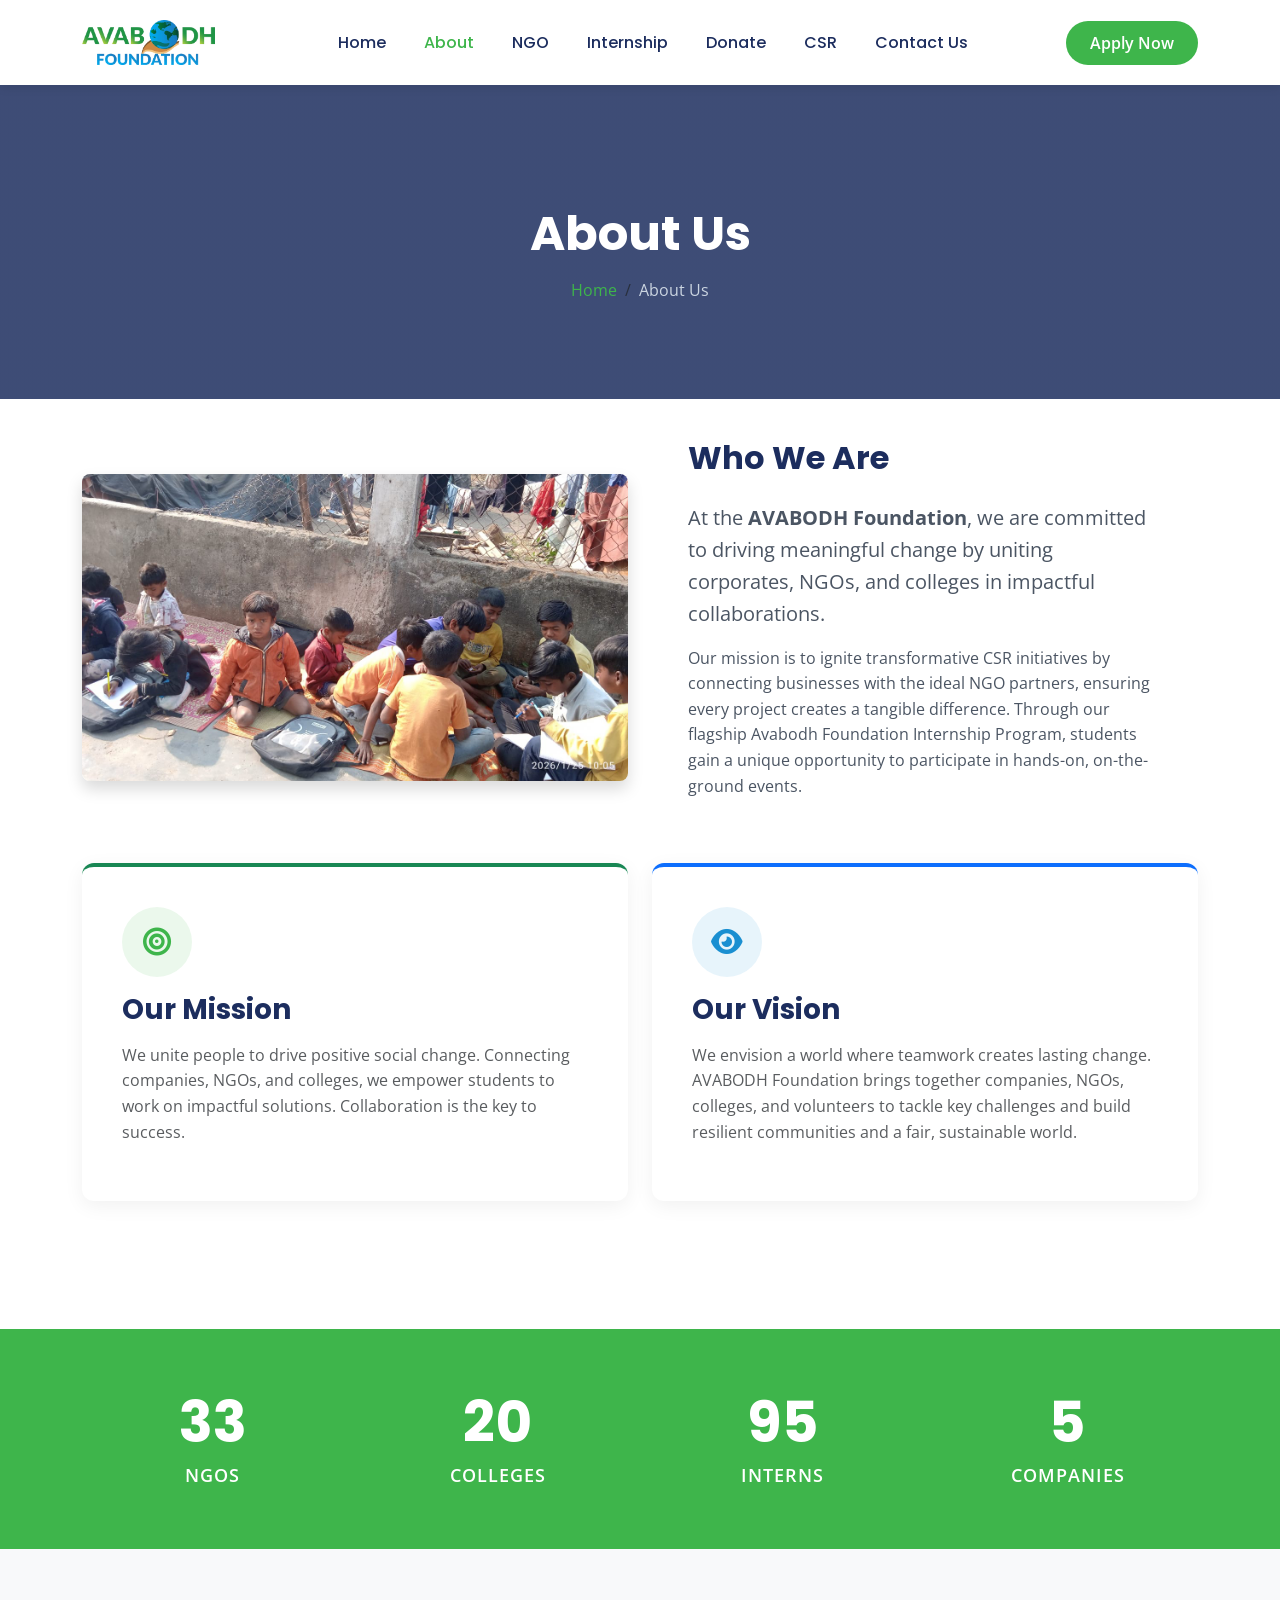
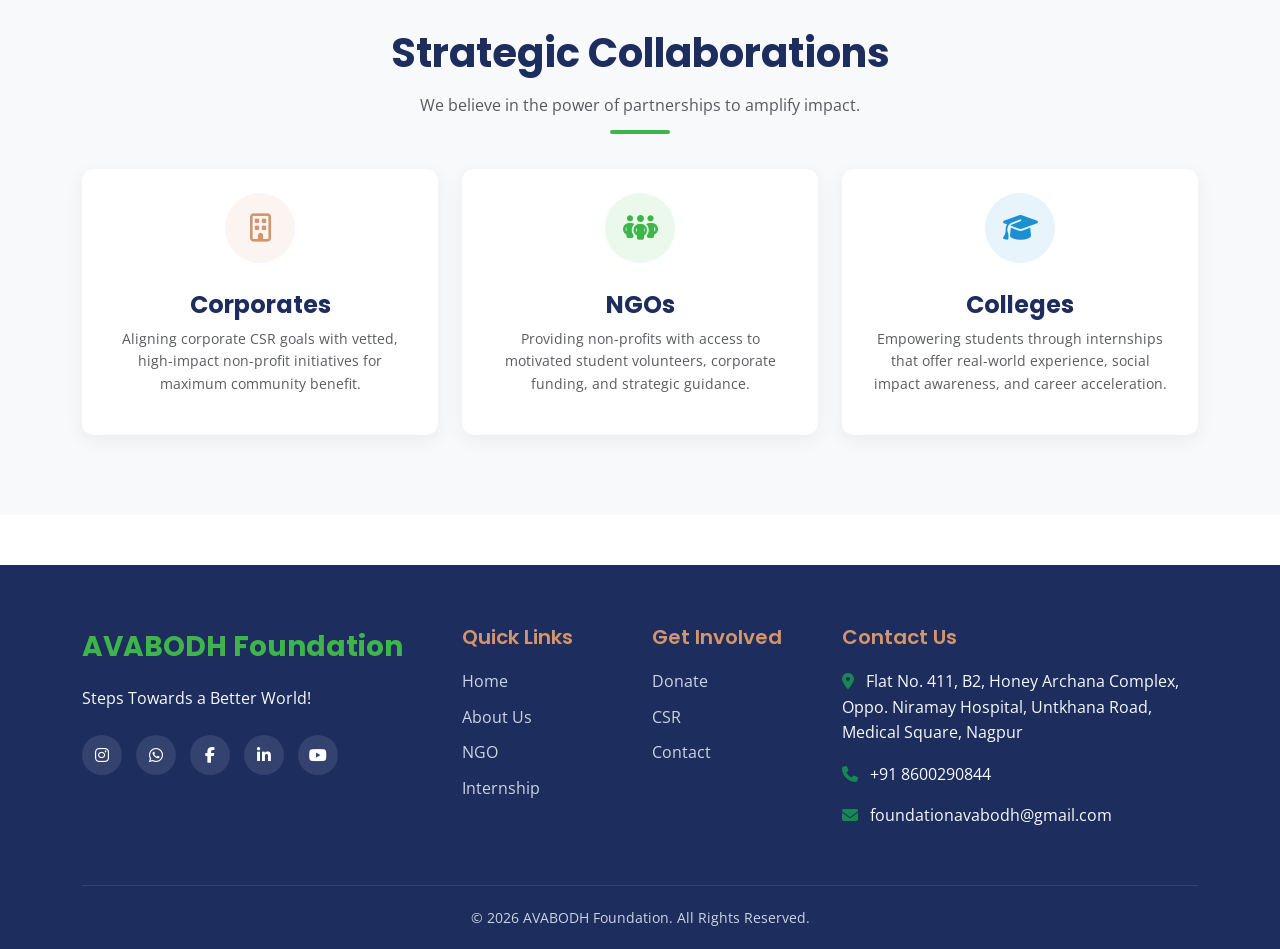
==== commit 8a1f3178: "Update about.html" ====
--- a/about.html
+++ b/about.html
@@ -28,7 +28,7 @@
                 <ul class="navbar-nav mx-auto mb-2 mb-lg-0">
                     <li class="nav-item"><a class="nav-link" href="index.html">Home</a></li>
                     <li class="nav-item"><a class="nav-link active" href="about.html">About</a></li>
-                    <li class="nav-item"><a class="nav-link" href="causes.html">Causes</a></li>
+                    <li class="nav-item"><a class="nav-link" href="causes.html">NGO</a></li>
                     <li class="nav-item"><a class="nav-link" href="internship.html">Internship</a></li>
                     <li class="nav-item"><a class="nav-link" href="donate.html">Donate</a></li>
                     <li class="nav-item"><a class="nav-link" href="csr.html">CSR</a></li>
@@ -184,7 +184,7 @@
                     <ul>
                         <li><a href="index.html">Home</a></li>
                         <li><a href="about.html">About Us</a></li>
-                        <li><a href="causes.html">Causes</a></li>
+                        <li><a href="causes.html">NGO</a></li>
                         <li><a href="internship.html">Internship</a></li>
                     </ul>
                 </div>
--- a/css/style.css
+++ b/css/style.css
@@ -336,3 +336,30 @@
 .cta-banner h2 {
     color: white;
 }
+.hero-section {
+  position: relative;
+  overflow: hidden;
+}
+
+.hero-video {
+  position: absolute;
+  top: 50%;
+  left: 50%;
+  width: 100%;
+  height: 100%;
+  object-fit: cover;
+  transform: translate(-50%, -50%);
+  z-index: 1;
+}
+
+.hero-overlay {
+  position: absolute;
+  inset: 0;
+  background: rgba(28, 45, 94, 0.75);
+  z-index: 2;
+}
+
+.hero-content {
+  position: relative;
+  z-index: 3;
+}
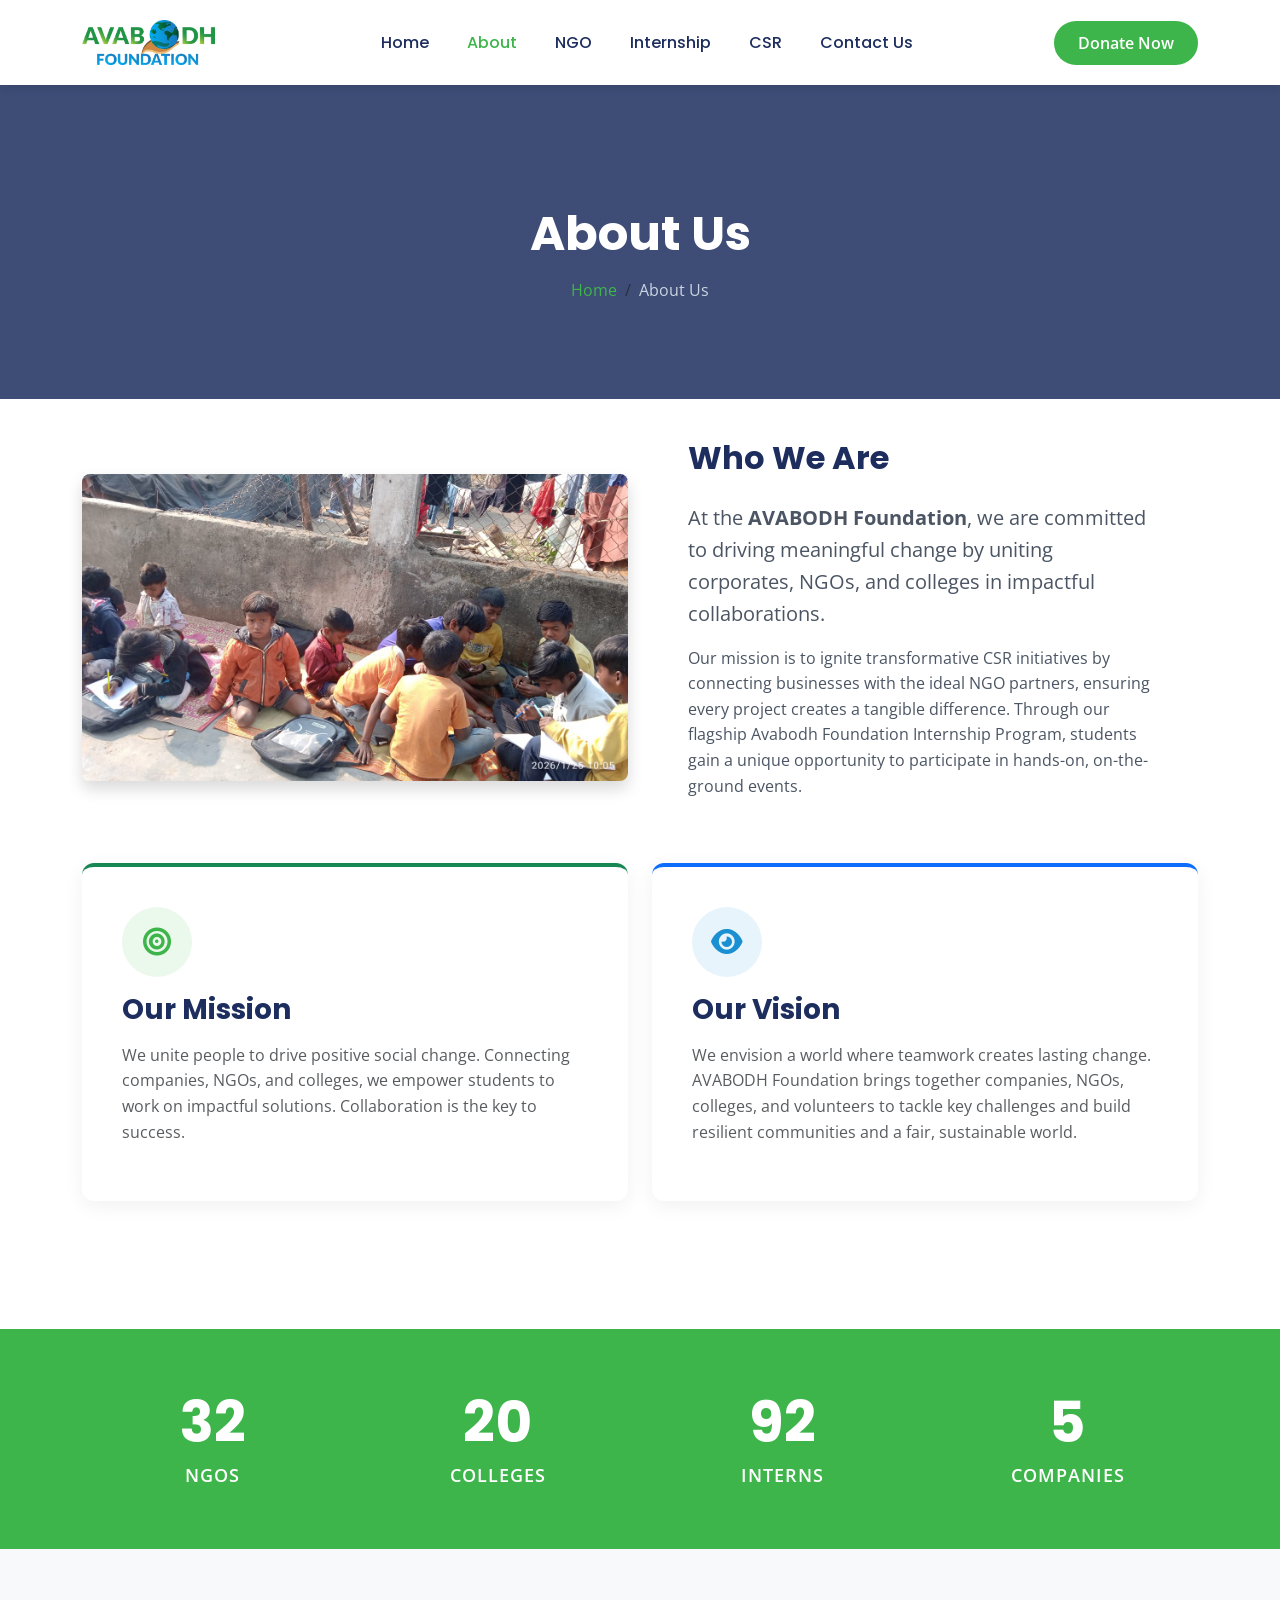
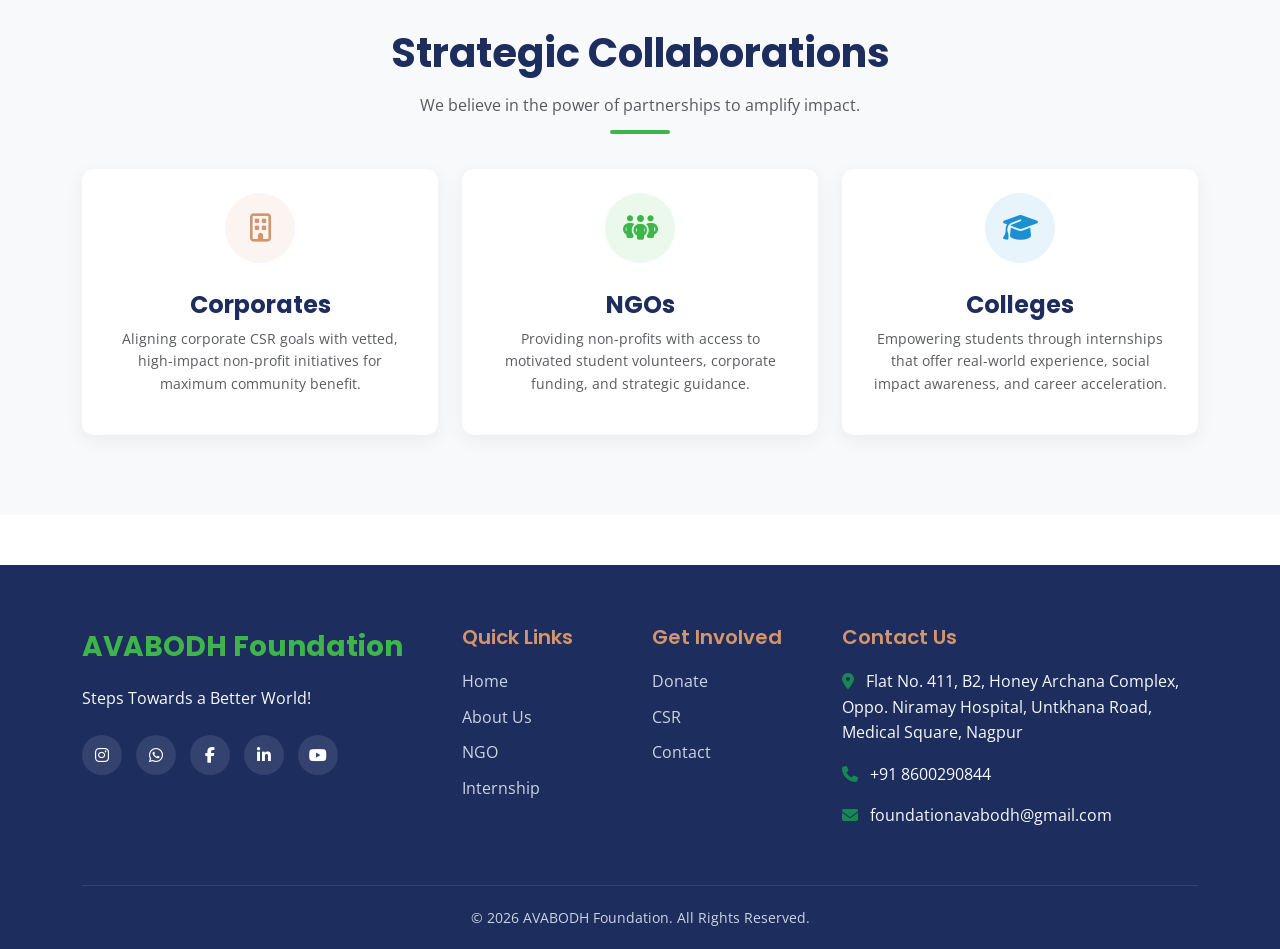
==== commit 07e0c30a: "Update about.html" ====
--- a/about.html
+++ b/about.html
@@ -30,11 +30,10 @@
                     <li class="nav-item"><a class="nav-link active" href="about.html">About</a></li>
                     <li class="nav-item"><a class="nav-link" href="causes.html">NGO</a></li>
                     <li class="nav-item"><a class="nav-link" href="internship.html">Internship</a></li>
-                    <li class="nav-item"><a class="nav-link" href="donate.html">Donate</a></li>
                     <li class="nav-item"><a class="nav-link" href="csr.html">CSR</a></li>
                     <li class="nav-item"><a class="nav-link" href="contact.html">Contact Us</a></li>
                 </ul>
-                <a href="internship.html" class="btn btn-primary-custom">Apply Now</a>
+                <a href="donate.html" class="btn btn-primary-custom">Donate Now</a>
             </div>
         </div>
     </nav>
--- a/css/style.css
+++ b/css/style.css
@@ -352,14 +352,41 @@
   z-index: 1;
 }
 
+.hero-content {
+  position: relative;
+  z-index: 3;
+}
+
+
+.hero-content a {
+  margin: 10px;
+}
+
+.hero-section h1 {
+  font-size: 3.8rem;
+  font-weight: 800;
+}
+
+/* ===== ADD THIS BELOW EVERYTHING ===== */
+.hero-video {
+  animation: zoomEffect 20s infinite alternate;
+}
+
+@keyframes zoomEffect {
+  from {
+    transform: translate(-50%, -50%) scale(1);
+  }
+  to {
+    transform: translate(-50%, -50%) scale(1.1);
+  }
+}
+/* ===== FINAL HERO OVERLAY (CLEAN) ===== */
 .hero-overlay {
   position: absolute;
   inset: 0;
-  background: rgba(28, 45, 94, 0.75);
+  background: linear-gradient(
+    rgba(28, 45, 94, 0.6),
+    rgba(28, 45, 94, 0.4)
+  );
   z-index: 2;
 }
-
-.hero-content {
-  position: relative;
-  z-index: 3;
-}
